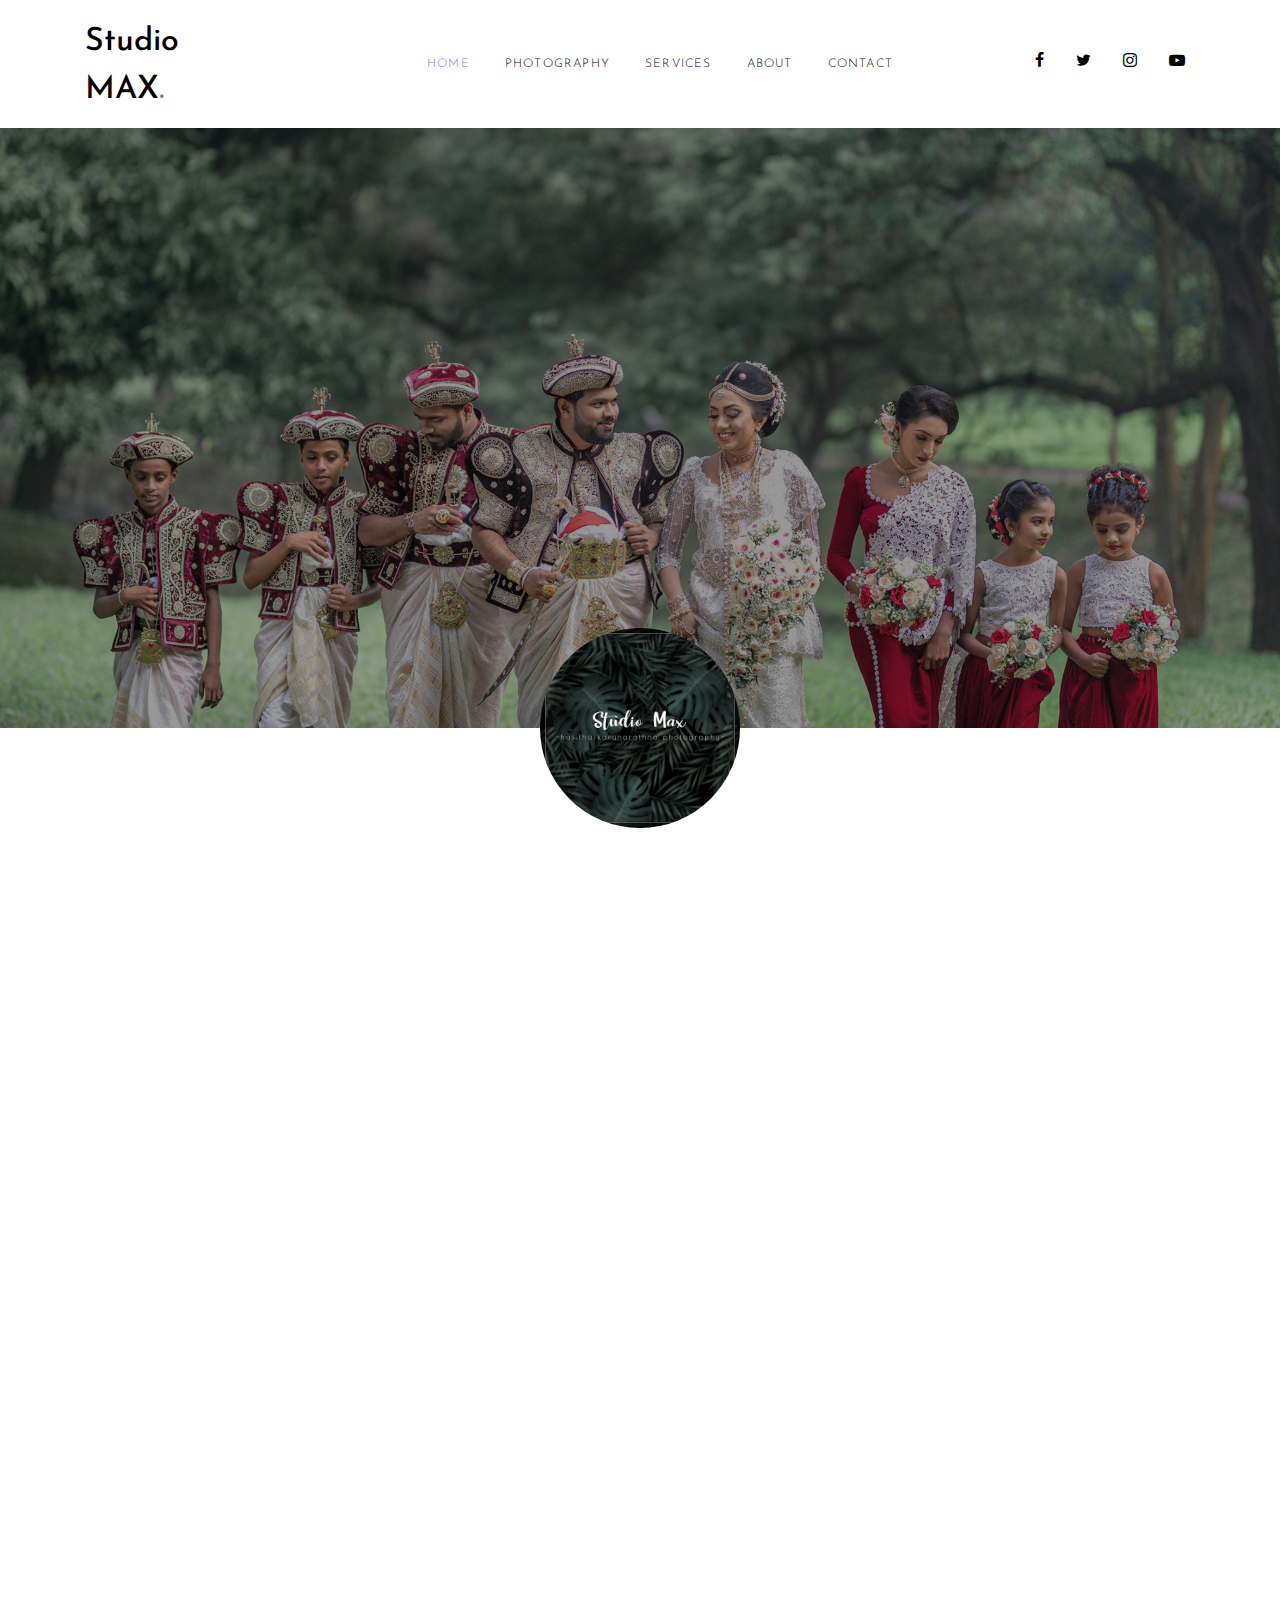
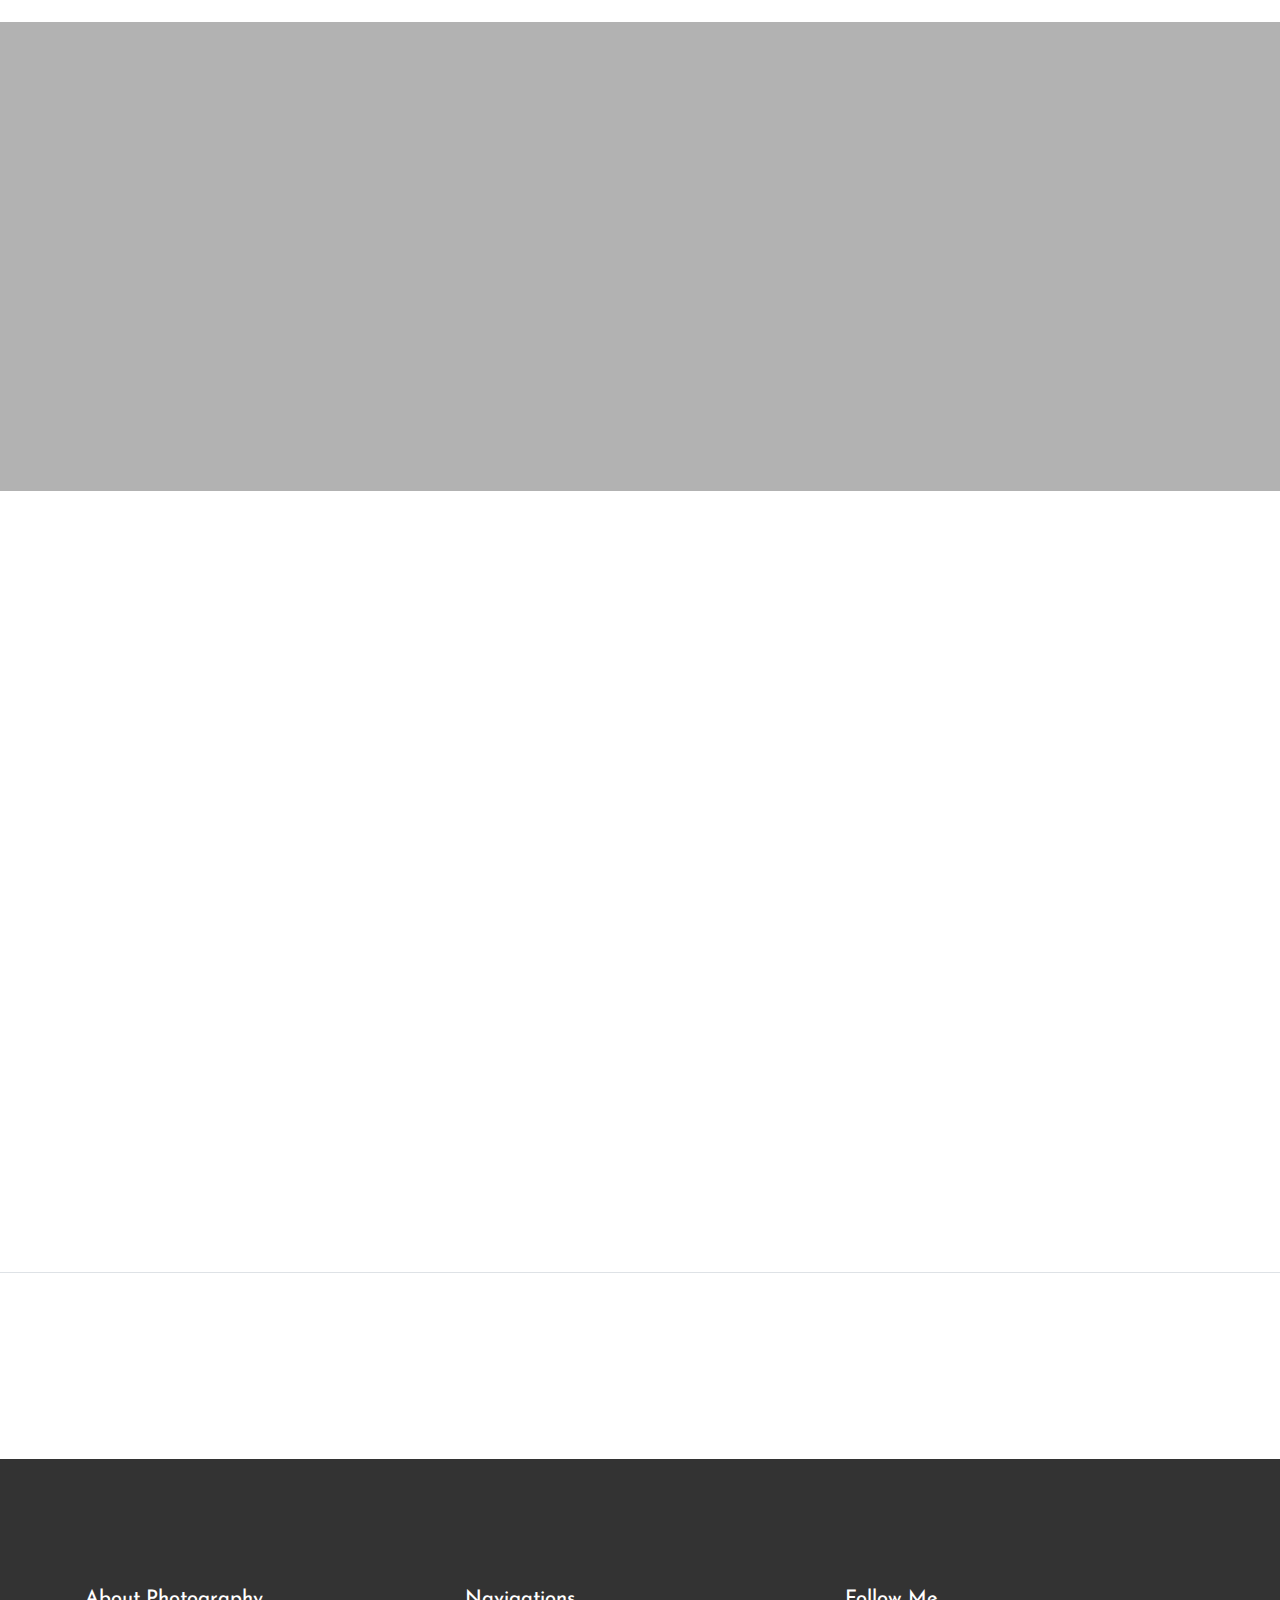
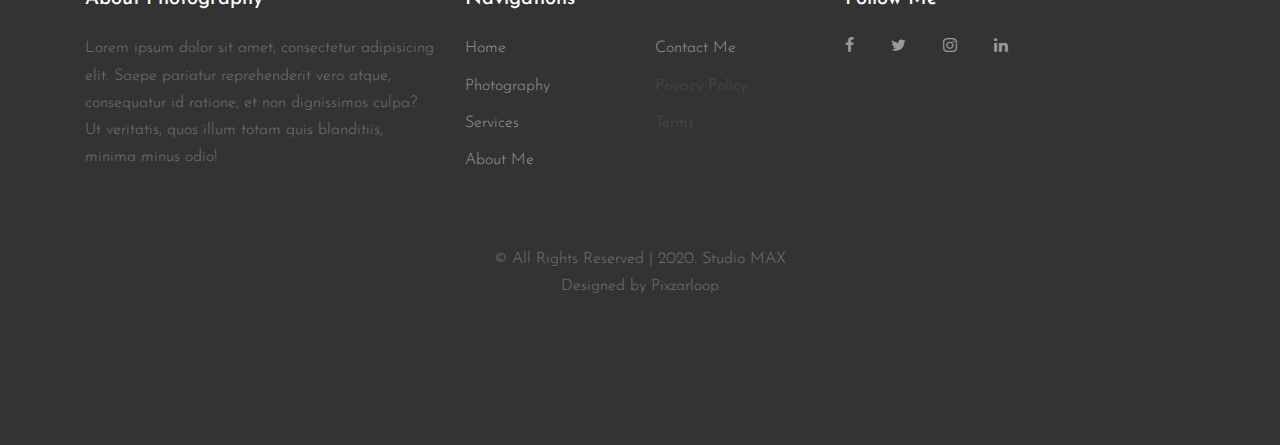
==== index.html @ 2c24433e "Initial devs" ====
<!DOCTYPE html>
<html lang="en">
  <head>
    <title>Studio MAX &mdash; Home</title>
    <meta charset="utf-8">
    <meta name="viewport" content="width=device-width, initial-scale=1, shrink-to-fit=no">

    <link rel="icon" type="img/png" href="/images/Favicon/fav.jpg" sizes="16x16">

    <link href="https://fonts.googleapis.com/css?family=Josefin+Sans:300i,400,700" rel="stylesheet">
    <link rel="stylesheet" href="fonts/icomoon/style.css">

    <link rel="stylesheet" href="css/bootstrap.min.css">
    <link rel="stylesheet" href="css/magnific-popup.css">
    <link rel="stylesheet" href="css/jquery-ui.css">
    <link rel="stylesheet" href="css/owl.carousel.min.css">
    <link rel="stylesheet" href="css/owl.theme.default.min.css">

    <link rel="stylesheet" href="css/lightgallery.min.css">    
    
    <link rel="stylesheet" href="css/bootstrap-datepicker.css">

    <link rel="stylesheet" href="fonts/flaticon/font/flaticon.css">
    
    <link rel="stylesheet" href="css/swiper.css">

    <link rel="stylesheet" href="css/aos.css">

    <link rel="stylesheet" href="css/style.css">
    
  </head>
  <body>
  
  <div class="site-wrap">

    
    <div class="site-mobile-menu">
      <div class="site-mobile-menu-header">
        <div class="site-mobile-menu-close mt-3">
          <span class="icon-close2 js-menu-toggle"></span>
        </div>
      </div>
      <div class="site-mobile-menu-body"></div>
    </div>
    

    <header class="site-navbar py-3" role="banner">
      
      


      <div class="container">
        <div class="row align-items-center">
          
          <div class="col-6 col-xl-2">
            <h1 class="mb-0"><a href="index.html" class="text-black h2 mb-0">Studio MAX<span class="text-primary">.</span></a></h1>
          </div>
          <div class="col-10 col-md-8 d-none d-xl-block">
            <nav class="site-navigation position-relative text-right text-lg-center" role="navigation">

              <ul class="site-menu js-clone-nav mx-auto d-none d-lg-block">
                <li class="active"><a href="#">Home</a></li>
                <li><a href="#photography">Photography</a></li>
                <li><a href="services.html">Services</a></li>
                <li><a href="about.html">About</a></li>
                <li><a href="contact.html">Contact</a></li>
              </ul>
            </nav>
          </div>

          <div class="col-6 col-xl-2 text-right">
            <div class="d-none d-xl-inline-block">
              <ul class="site-menu js-clone-nav ml-auto list-unstyled d-flex text-right mb-0" data-class="social">
                <li>
                  <a href="#" class="pl-0 pr-3"><span class="icon-facebook"></span></a>
                </li>
                <li>
                  <a href="#" class="pl-3 pr-3"><span class="icon-twitter"></span></a>
                </li>
                <li>
                  <a href="#" class="pl-3 pr-3"><span class="icon-instagram"></span></a>
                </li>
                <li>
                  <a href="#" class="pl-3 pr-3"><span class="icon-youtube-play"></span></a>
                </li>
              </ul>
            </div>

            <div class="d-inline-block d-xl-none ml-md-0 mr-auto py-3" style="position: relative; top: 3px;"><a href="#" class="site-menu-toggle js-menu-toggle text-black"><span class="icon-menu h3"></span></a></div>

          </div>

        </div>
      </div>
      
    </header>

    <div class="site-blocks-cover overlay inner-page-cover" style="background-image: url('images/hero_bg_3.jpg');" data-stellar-background-ratio="0.5">
      <div class="container">
        <div class="row align-items-center justify-content-center">
          <div class="col-md-7 text-center" data-aos="fade-up">
            <!-- <h1>Welcome to the Studio MAX</h1> -->
          </div>
        </div>
      </div>
    </div>

    <div class="site-block-profile-pic" data-aos="fade" data-aos-delay="200">
      <a href="about.html"><img src="images/person_7.jpg" alt="Image"></a>
    </div>

    <div class="site-section" data-aos="fade">
      <div class="container">
        <div class="row mb-5">
            <div class="col-12 ">
              <h2 class="site-section-heading text-center">Our Services</h2>
            </div>
          </div>
        <div class="row">
          <div class="col-md-6">
            <div class="site-block-half d-lg-flex">
              <div class="image" style="background-image: url('images/img_1.jpg');"></div>
              <div class="text">
                <h3>Wedding Photography</h3>
                <p>Capturing love, emotion & beauty in its grandest splendor is our favorite. Your Trusted Wedding One-Stop Provider.</p>
              </div>
            </div>
            <div class="site-block-half d-lg-flex">
              <div class="image" style="background-image: url('images/img_3.jpg');"></div>
              <div class="text">
                <h3>Portrait Photography</h3>
                <p>Sunt nesciunt repellat molestias vitae nostrum aliquid laudantium quo voluptatem provident voluptate tenetur illo.</p>
              </div>
            </div>
          </div>
          <div class="col-md-6">
            <div class="site-block-half d-lg-flex">
              <div class="image" style="background-image: url('images/img_2.jpg');"></div>
              <div class="text">
                <h3>Festival Coverage</h3>
                <p>Sunt nesciunt repellat molestias vitae nostrum aliquid laudantium quo voluptatem provident voluptate tenetur illo.</p>
              </div>
            </div>
            <div class="site-block-half d-lg-flex">
              <div class="image" style="background-image: url('images/img_4.jpg');"></div>
              <div class="text">
                <h3>Fashion Photography</h3>
                <p>Fashion photography is always a unique challenge. It's a constantly evolving art which a successful photographer.</p>
              </div>
            </div>
          </div>
        </div>
      </div>
    </div>

    <div class="py-5 site-block-testimonial" style="background-image: url('images/hero_bg_1.jpg');" data-stellar-background-ratio="0.5">
     <div class="container">
       <div class="row block-13 mb-5">
         <div class="col-md-12 text-center" data-aos="fade">
           <div class="nonloop-block-13 owl-carousel">
              <div class="block-testimony">
                <img src="images/person_1.jpg" alt="Image" class="img-fluid">
                <p>&ldquo;Best people, the best talent and the greatest service you could get. Very reliable and friendly. Myself and my wife is so satisfied with the album and the quality of the end product. Highly recommend Fotostation to all.&rdquo;</p>
                <p class="small">&mdash; Eshan Gamage</p>
              </div>
              <div class="block-testimony">
                <img src="images/person_2.jpg" alt="Image" class="img-fluid">
                <p>&ldquo;Very supportive crew.natural clicks and very beautiful photos.thnkz a lot my wedding day photo is a very nice.all people are recommend for u.&rdquo;</p>
                <p class="small">&mdash; Dasindu Alwis</p>
              </div>
              <div class="block-testimony">
                <img src="images/person_3.jpg" alt="Image" class="img-fluid">
                <p>&ldquo;Ravin aiya listened to what we wanted and was extremely helpful suggesting ideas of his own based on his previous experiences of what works well at weddings. We just wanted to say a massive thank you for being our wedding photographer and for our amazing wedding photos.&rdquo;</p>
                <p class="small">&mdash; Nipuni Gunasekara</p>
              </div>
            </div>
         </div>
       </div>
     </div>
   </div>

    <div class="site-section border-bottom">
      <div class="container">
        <div class="row text-center justify-content-center mb-5">
          <div class="col-md-7" data-aos="fade-up">
            <h2 id="photography">My Photography</h2>
          </div>
        </div>

        <div class="row">
          <div class="col-md-6 col-lg-4" data-aos="fade-up" data-aos-delay="100">
            <a class="image-gradient" href="single.html">
              <figure>
                <img src="images/img_1.jpg" alt="" class="img-fluid">
              </figure>
              <div class="text">
                <h3>Sayuri Devapriya <br/> Weds <br/> Sanduna Denawaka</h3>
                <span>5 photos / Wedding</span>
              </div>
            </a>
          </div>
          <div class="col-md-6 col-lg-4" data-aos="fade-up" data-aos-delay="200">
            <a class="image-gradient" href="single.html">
              <figure>
                <img src="images/img_2.jpg" alt="" class="img-fluid">
              </figure>
              <div class="text">
                <h3>Sayuri Devapriya <br/> Weds <br/> Sanduna Denawaka</h3>
                <span>5 photos / Wedding</span>
              </div>
            </a>
          </div>
          <div class="col-md-6 col-lg-4" data-aos="fade-up" data-aos-delay="300">
            <a class="image-gradient" href="single.html">
              <figure>
                <img src="images/img_3.jpg" alt="" class="img-fluid">
              </figure>
              <div class="text">
                <h3>Sayuri Devapriya <br/> Weds <br/> Sanduna Denawaka</h3>
                <span>5 photos / Wedding</span>
              </div>
            </a>
          </div>
          <div class="col-md-6 col-lg-4" data-aos="fade-up" data-aos-delay="400">
            <a class="image-gradient" href="single.html">
              <figure>
                <img src="images/img_4.jpg" alt="" class="img-fluid">
              </figure>
              <div class="text">
                <h3>Sayuri Devapriya <br/> Weds <br/> Sanduna Denawaka</h3>
                <span>5 photos / Wedding</span>
              </div>
            </a>
          </div>
          <div class="col-md-6 col-lg-4" data-aos="fade-up" data-aos-delay="500">
            <a class="image-gradient" href="single.html">
              <figure>
                <img src="images/img_5.jpg" alt="" class="img-fluid">
              </figure>
              <div class="text">
                <h3>Sayuri Devapriya <br/> Weds <br/> Sanduna Denawaka</h3>
                <span>5 photos / Wedding</span>
              </div>
            </a>
          </div>
          <div class="col-md-6 col-lg-4" data-aos="fade-up" data-aos-delay="500">
            <a class="image-gradient" href="single.html">
              <figure>
                <img src="images/img_6.jpg" alt="" class="img-fluid">
              </figure>
              <div class="text">
                <h3>Sayuri Devapriya <br/> Weds <br/> Sanduna Denawaka</h3>
                <span>5 photos / Wedding</span>
              </div>
            </a>
          </div>
        </div>
      </div>
    </div>


   <div class="py-3 mb-5 mt-5">
     <div class="container">
       <div class="row">
         <div class="col-md-12 d-md-flex align-items-center" data-aos="fade">
           <h2 class="text-black mb-5 mb-md-0 text-center text-md-left">Need a photographer?</h2>
           <div class="ml-auto text-center text-md-left">
            <a href="contact.html" class="btn btn-danger py-3 px-5 rounded">Contact Me</a>
           </div>
         </div>
       </div>
     </div>
   </div>


  

  <footer class="site-footer">
      <div class="container">
        <div class="row">
          <div class="col-lg-4">
            <div class="mb-5">
              <h3 class="footer-heading mb-4">About Photography</h3>
              <p>Lorem ipsum dolor sit amet, consectetur adipisicing elit. Saepe pariatur reprehenderit vero atque, consequatur id ratione, et non dignissimos culpa? Ut veritatis, quos illum totam quis blanditiis, minima minus odio!</p>
            </div>
          </div>
          <div class="col-lg-4 mb-5 mb-lg-0">
            <div class="row mb-5">
              <div class="col-md-12">
                <h3 class="footer-heading mb-4">Navigations</h3>
              </div>
              <div class="col-md-6 col-lg-6">
                <ul class="list-unstyled">
                  <li><a href="#">Home</a></li>
                  <li><a href="#photography">Photography</a></li>
                  <li><a href="services.html">Services</a></li>
                  <li><a href="about.html">About Me</a></li>
                </ul>
              </div>
              <div class="col-md-6 col-lg-6">
                <ul class="list-unstyled">
                  <li><a href="contact.html">Contact Me</a></li>
                  <li>Privacy Policy</a></li>
                  <li>Terms</a></li>
                </ul>
              </div>
            </div>


          </div>

          <div class="col-lg-4 mb-5 mb-lg-0">
            <h3 class="footer-heading mb-4">Follow Me</h3>

                <div>
                  <a href="#" class="pl-0 pr-3"><span class="icon-facebook"></span></a>
                  <a href="#" class="pl-3 pr-3"><span class="icon-twitter"></span></a>
                  <a href="#" class="pl-3 pr-3"><span class="icon-instagram"></span></a>
                  <a href="#" class="pl-3 pr-3"><span class="icon-linkedin"></span></a>
                </div>

            

          </div>
          
        </div>
        <div class="row pt-1 mt-1 text-center">
          <div class="col-md-12">
            <p>
            © All Rights Reserved | 2020. Studio MAX <br> Designed by Pixzarloop
            </p>
          </div>
        </div>
      </div>
    </footer>


    
    
  </div>

  <script src="js/jquery-3.3.1.min.js"></script>
  <script src="js/jquery-migrate-3.0.1.min.js"></script>
  <script src="js/jquery-ui.js"></script>
  <script src="js/popper.min.js"></script>
  <script src="js/bootstrap.min.js"></script>
  <script src="js/owl.carousel.min.js"></script>
  <script src="js/jquery.stellar.min.js"></script>
  <script src="js/jquery.countdown.min.js"></script>
  <script src="js/jquery.magnific-popup.min.js"></script>
  <script src="js/bootstrap-datepicker.min.js"></script>
  <script src="js/swiper.min.js"></script>
  <script src="js/aos.js"></script>

  <script src="js/picturefill.min.js"></script>
  <script src="js/lightgallery-all.min.js"></script>
  <script src="js/jquery.mousewheel.min.js"></script>

  <script src="js/main.js"></script>
  
  <script>
    $(document).ready(function(){
      $('#lightgallery').lightGallery();
    });
  </script>
    
  </body>
</html>
---- fonts/icomoon/style.css ----
@font-face {
  font-family: 'icomoon';
  src:  url('fonts/icomoon.eot?10si43');
  src:  url('fonts/icomoon.eot?10si43#iefix') format('embedded-opentype'),
    url('fonts/icomoon.ttf?10si43') format('truetype'),
    url('fonts/icomoon.woff?10si43') format('woff'),
    url('fonts/icomoon.svg?10si43#icomoon') format('svg');
  font-weight: normal;
  font-style: normal;
}

[class^="icon-"], [class*=" icon-"] {
  /* use !important to prevent issues with browser extensions that change fonts */
  font-family: 'icomoon' !important;
  speak: none;
  font-style: normal;
  font-weight: normal;
  font-variant: normal;
  text-transform: none;
  line-height: 1;

  /* Better Font Rendering =========== */
  -webkit-font-smoothing: antialiased;
  -moz-osx-font-smoothing: grayscale;
}

.icon-asterisk:before {
  content: "\f069";
}
.icon-plus:before {
  content: "\f067";
}
.icon-question:before {
  content: "\f128";
}
.icon-minus:before {
  content: "\f068";
}
.icon-glass:before {
  content: "\f000";
}
.icon-music:before {
  content: "\f001";
}
.icon-search:before {
  content: "\f002";
}
.icon-envelope-o:before {
  content: "\f003";
}
.icon-heart:before {
  content: "\f004";
}
.icon-star:before {
  content: "\f005";
}
.icon-star-o:before {
  content: "\f006";
}
.icon-user:before {
  content: "\f007";
}
.icon-film:before {
  content: "\f008";
}
.icon-th-large:before {
  content: "\f009";
}
.icon-th:before {
  content: "\f00a";
}
.icon-th-list:before {
  content: "\f00b";
}
.icon-check:before {
  content: "\f00c";
}
.icon-close:before {
  content: "\f00d";
}
.icon-remove:before {
  content: "\f00d";
}
.icon-times:before {
  content: "\f00d";
}
.icon-search-plus:before {
  content: "\f00e";
}
.icon-search-minus:before {
  content: "\f010";
}
.icon-power-off:before {
  content: "\f011";
}
.icon-signal:before {
  content: "\f012";
}
.icon-cog:before {
  content: "\f013";
}
.icon-gear:before {
  content: "\f013";
}
.icon-trash-o:before {
  content: "\f014";
}
.icon-home:before {
  content: "\f015";
}
.icon-file-o:before {
  content: "\f016";
}
.icon-clock-o:before {
  content: "\f017";
}
.icon-road:before {
  content: "\f018";
}
.icon-download:before {
  content: "\f019";
}
.icon-arrow-circle-o-down:before {
  content: "\f01a";
}
.icon-arrow-circle-o-up:before {
  content: "\f01b";
}
.icon-inbox:before {
  content: "\f01c";
}
.icon-play-circle-o:before {
  content: "\f01d";
}
.icon-repeat:before {
  content: "\f01e";
}
.icon-rotate-right:before {
  content: "\f01e";
}
.icon-refresh:before {
  content: "\f021";
}
.icon-list-alt:before {
  content: "\f022";
}
.icon-lock:before {
  content: "\f023";
}
.icon-flag:before {
  content: "\f024";
}
.icon-headphones:before {
  content: "\f025";
}
.icon-volume-off:before {
  content: "\f026";
}
.icon-volume-down:before {
  content: "\f027";
}
.icon-volume-up:before {
  content: "\f028";
}
.icon-qrcode:before {
  content: "\f029";
}
.icon-barcode:before {
  content: "\f02a";
}
.icon-tag:before {
  content: "\f02b";
}
.icon-tags:before {
  content: "\f02c";
}
.icon-book:before {
  content: "\f02d";
}
.icon-bookmark:before {
  content: "\f02e";
}
.icon-print:before {
  content: "\f02f";
}
.icon-camera:before {
  content: "\f030";
}
.icon-font:before {
  content: "\f031";
}
.icon-bold:before {
  content: "\f032";
}
.icon-italic:before {
  content: "\f033";
}
.icon-text-height:before {
  content: "\f034";
}
.icon-text-width:before {
  content: "\f035";
}
.icon-align-left:before {
  content: "\f036";
}
.icon-align-center:before {
  content: "\f037";
}
.icon-align-right:before {
  content: "\f038";
}
.icon-align-justify:before {
  content: "\f039";
}
.icon-list:before {
  content: "\f03a";
}
.icon-dedent:before {
  content: "\f03b";
}
.icon-outdent:before {
  content: "\f03b";
}
.icon-indent:before {
  content: "\f03c";
}
.icon-video-camera:before {
  content: "\f03d";
}
.icon-image:before {
  content: "\f03e";
}
.icon-photo:before {
  content: "\f03e";
}
.icon-picture-o:before {
  content: "\f03e";
}
.icon-pencil:before {
  content: "\f040";
}
.icon-map-marker:before {
  content: "\f041";
}
.icon-adjust:before {
  content: "\f042";
}
.icon-tint:before {
  content: "\f043";
}
.icon-edit:before {
  content: "\f044";
}
.icon-pencil-square-o:before {
  content: "\f044";
}
.icon-share-square-o:before {
  content: "\f045";
}
.icon-check-square-o:before {
  content: "\f046";
}
.icon-arrows:before {
  content: "\f047";
}
.icon-step-backward:before {
  content: "\f048";
}
.icon-fast-backward:before {
  content: "\f049";
}
.icon-backward:before {
  content: "\f04a";
}
.icon-play:before {
  content: "\f04b";
}
.icon-pause:before {
  content: "\f04c";
}
.icon-stop:before {
  content: "\f04d";
}
.icon-forward:before {
  content: "\f04e";
}
.icon-fast-forward:before {
  content: "\f050";
}
.icon-step-forward:before {
  content: "\f051";
}
.icon-eject:before {
  content: "\f052";
}
.icon-chevron-left:before {
  content: "\f053";
}
.icon-chevron-right:before {
  content: "\f054";
}
.icon-plus-circle:before {
  content: "\f055";
}
.icon-minus-circle:before {
  content: "\f056";
}
.icon-times-circle:before {
  content: "\f057";
}
.icon-check-circle:before {
  content: "\f058";
}
.icon-question-circle:before {
  content: "\f059";
}
.icon-info-circle:before {
  content: "\f05a";
}
.icon-crosshairs:before {
  content: "\f05b";
}
.icon-times-circle-o:before {
  content: "\f05c";
}
.icon-check-circle-o:before {
  content: "\f05d";
}
.icon-ban:before {
  content: "\f05e";
}
.icon-arrow-left:before {
  content: "\f060";
}
.icon-arrow-right:before {
  content: "\f061";
}
.icon-arrow-up:before {
  content: "\f062";
}
.icon-arrow-down:before {
  content: "\f063";
}
.icon-mail-forward:before {
  content: "\f064";
}
.icon-share:before {
  content: "\f064";
}
.icon-expand:before {
  content: "\f065";
}
.icon-compress:before {
  content: "\f066";
}
.icon-exclamation-circle:before {
  content: "\f06a";
}
.icon-gift:before {
  content: "\f06b";
}
.icon-leaf:before {
  content: "\f06c";
}
.icon-fire:before {
  content: "\f06d";
}
.icon-eye:before {
  content: "\f06e";
}
.icon-eye-slash:before {
  content: "\f070";
}
.icon-exclamation-triangle:before {
  content: "\f071";
}
.icon-warning:before {
  content: "\f071";
}
.icon-plane:before {
  content: "\f072";
}
.icon-calendar:before {
  content: "\f073";
}
.icon-random:before {
  content: "\f074";
}
.icon-comment:before {
  content: "\f075";
}
.icon-magnet:before {
  content: "\f076";
}
.icon-chevron-up:before {
  content: "\f077";
}
.icon-chevron-down:before {
  content: "\f078";
}
.icon-retweet:before {
  content: "\f079";
}
.icon-shopping-cart:before {
  content: "\f07a";
}
.icon-folder:before {
  content: "\f07b";
}
.icon-folder-open:before {
  content: "\f07c";
}
.icon-arrows-v:before {
  content: "\f07d";
}
.icon-arrows-h:before {
  content: "\f07e";
}
.icon-bar-chart:before {
  content: "\f080";
}
.icon-bar-chart-o:before {
  content: "\f080";
}
.icon-twitter-square:before {
  content: "\f081";
}
.icon-facebook-square:before {
  content: "\f082";
}
.icon-camera-retro:before {
  content: "\f083";
}
.icon-key:before {
  content: "\f084";
}
.icon-cogs:before {
  content: "\f085";
}
.icon-gears:before {
  content: "\f085";
}
.icon-comments:before {
  content: "\f086";
}
.icon-thumbs-o-up:before {
  content: "\f087";
}
.icon-thumbs-o-down:before {
  content: "\f088";
}
.icon-star-half:before {
  content: "\f089";
}
.icon-heart-o:before {
  content: "\f08a";
}
.icon-sign-out:before {
  content: "\f08b";
}
.icon-linkedin-square:before {
  content: "\f08c";
}
.icon-thumb-tack:before {
  content: "\f08d";
}
.icon-external-link:before {
  content: "\f08e";
}
.icon-sign-in:before {
  content: "\f090";
}
.icon-trophy:before {
  content: "\f091";
}
.icon-github-square:before {
  content: "\f092";
}
.icon-upload:before {
  content: "\f093";
}
.icon-lemon-o:before {
  content: "\f094";
}
.icon-phone:before {
  content: "\f095";
}
.icon-square-o:before {
  content: "\f096";
}
.icon-bookmark-o:before {
  content: "\f097";
}
.icon-phone-square:before {
  content: "\f098";
}
.icon-twitter:before {
  content: "\f099";
}
.icon-facebook:before {
  content: "\f09a";
}
.icon-facebook-f:before {
  content: "\f09a";
}
.icon-github:before {
  content: "\f09b";
}
.icon-unlock:before {
  content: "\f09c";
}
.icon-credit-card:before {
  content: "\f09d";
}
.icon-feed:before {
  content: "\f09e";
}
.icon-rss:before {
  content: "\f09e";
}
.icon-hdd-o:before {
  content: "\f0a0";
}
.icon-bullhorn:before {
  content: "\f0a1";
}
.icon-bell-o:before {
  content: "\f0a2";
}
.icon-certificate:before {
  content: "\f0a3";
}
.icon-hand-o-right:before {
  content: "\f0a4";
}
.icon-hand-o-left:before {
  content: "\f0a5";
}
.icon-hand-o-up:before {
  content: "\f0a6";
}
.icon-hand-o-down:before {
  content: "\f0a7";
}
.icon-arrow-circle-left:before {
  content: "\f0a8";
}
.icon-arrow-circle-right:before {
  content: "\f0a9";
}
.icon-arrow-circle-up:before {
  content: "\f0aa";
}
.icon-arrow-circle-down:before {
  content: "\f0ab";
}
.icon-globe:before {
  content: "\f0ac";
}
.icon-wrench:before {
  content: "\f0ad";
}
.icon-tasks:before {
  content: "\f0ae";
}
.icon-filter:before {
  content: "\f0b0";
}
.icon-briefcase:before {
  content: "\f0b1";
}
.icon-arrows-alt:before {
  content: "\f0b2";
}
.icon-group:before {
  content: "\f0c0";
}
.icon-users:before {
  content: "\f0c0";
}
.icon-chain:before {
  content: "\f0c1";
}
.icon-link:before {
  content: "\f0c1";
}
.icon-cloud:before {
  content: "\f0c2";
}
.icon-flask:before {
  content: "\f0c3";
}
.icon-cut:before {
  content: "\f0c4";
}
.icon-scissors:before {
  content: "\f0c4";
}
.icon-copy:before {
  content: "\f0c5";
}
.icon-files-o:before {
  content: "\f0c5";
}
.icon-paperclip:before {
  content: "\f0c6";
}
.icon-floppy-o:before {
  content: "\f0c7";
}
.icon-save:before {
  content: "\f0c7";
}
.icon-square:before {
  content: "\f0c8";
}
.icon-bars:before {
  content: "\f0c9";
}
.icon-navicon:before {
  content: "\f0c9";
}
.icon-reorder:before {
  content: "\f0c9";
}
.icon-list-ul:before {
  content: "\f0ca";
}
.icon-list-ol:before {
  content: "\f0cb";
}
.icon-strikethrough:before {
  content: "\f0cc";
}
.icon-underline:before {
  content: "\f0cd";
}
.icon-table:before {
  content: "\f0ce";
}
.icon-magic:before {
  content: "\f0d0";
}
.icon-truck:before {
  content: "\f0d1";
}
.icon-pinterest:before {
  content: "\f0d2";
}
.icon-pinterest-square:before {
  content: "\f0d3";
}
.icon-google-plus-square:before {
  content: "\f0d4";
}
.icon-google-plus:before {
  content: "\f0d5";
}
.icon-money:before {
  content: "\f0d6";
}
.icon-caret-down:before {
  content: "\f0d7";
}
.icon-caret-up:before {
  content: "\f0d8";
}
.icon-caret-left:before {
  content: "\f0d9";
}
.icon-caret-right:before {
  content: "\f0da";
}
.icon-columns:before {
  content: "\f0db";
}
.icon-sort:before {
  content: "\f0dc";
}
.icon-unsorted:before {
  content: "\f0dc";
}
.icon-sort-desc:before {
  content: "\f0dd";
}
.icon-sort-down:before {
  content: "\f0dd";
}
.icon-sort-asc:before {
  content: "\f0de";
}
.icon-sort-up:before {
  content: "\f0de";
}
.icon-envelope:before {
  content: "\f0e0";
}
.icon-linkedin:before {
  content: "\f0e1";
}
.icon-rotate-left:before {
  content: "\f0e2";
}
.icon-undo:before {
  content: "\f0e2";
}
.icon-gavel:before {
  content: "\f0e3";
}
.icon-legal:before {
  content: "\f0e3";
}
.icon-dashboard:before {
  content: "\f0e4";
}
.icon-tachometer:before {
  content: "\f0e4";
}
.icon-comment-o:before {
  content: "\f0e5";
}
.icon-comments-o:before {
  content: "\f0e6";
}
.icon-bolt:before {
  content: "\f0e7";
}
.icon-flash:before {
  content: "\f0e7";
}
.icon-sitemap:before {
  content: "\f0e8";
}
.icon-umbrella:before {
  content: "\f0e9";
}
.icon-clipboard:before {
  content: "\f0ea";
}
.icon-paste:before {
  content: "\f0ea";
}
.icon-lightbulb-o:before {
  content: "\f0eb";
}
.icon-exchange:before {
  content: "\f0ec";
}
.icon-cloud-download:before {
  content: "\f0ed";
}
.icon-cloud-upload:before {
  content: "\f0ee";
}
.icon-user-md:before {
  content: "\f0f0";
}
.icon-stethoscope:before {
  content: "\f0f1";
}
.icon-suitcase:before {
  content: "\f0f2";
}
.icon-bell:before {
  content: "\f0f3";
}
.icon-coffee:before {
  content: "\f0f4";
}
.icon-cutlery:before {
  content: "\f0f5";
}
.icon-file-text-o:before {
  content: "\f0f6";
}
.icon-building-o:before {
  content: "\f0f7";
}
.icon-hospital-o:before {
  content: "\f0f8";
}
.icon-ambulance:before {
  content: "\f0f9";
}
.icon-medkit:before {
  content: "\f0fa";
}
.icon-fighter-jet:before {
  content: "\f0fb";
}
.icon-beer:before {
  content: "\f0fc";
}
.icon-h-square:before {
  content: "\f0fd";
}
.icon-plus-square:before {
  content: "\f0fe";
}
.icon-angle-double-left:before {
  content: "\f100";
}
.icon-angle-double-right:before {
  content: "\f101";
}
.icon-angle-double-up:before {
  content: "\f102";
}
.icon-angle-double-down:before {
  content: "\f103";
}
.icon-angle-left:before {
  content: "\f104";
}
.icon-angle-right:before {
  content: "\f105";
}
.icon-angle-up:before {
  content: "\f106";
}
.icon-angle-down:before {
  content: "\f107";
}
.icon-desktop:before {
  content: "\f108";
}
.icon-laptop:before {
  content: "\f109";
}
.icon-tablet:before {
  content: "\f10a";
}
.icon-mobile:before {
  content: "\f10b";
}
.icon-mobile-phone:before {
  content: "\f10b";
}
.icon-circle-o:before {
  content: "\f10c";
}
.icon-quote-left:before {
  content: "\f10d";
}
.icon-quote-right:before {
  content: "\f10e";
}
.icon-spinner:before {
  content: "\f110";
}
.icon-circle:before {
  content: "\f111";
}
.icon-mail-reply:before {
  content: "\f112";
}
.icon-reply:before {
  content: "\f112";
}
.icon-github-alt:before {
  content: "\f113";
}
.icon-folder-o:before {
  content: "\f114";
}
.icon-folder-open-o:before {
  content: "\f115";
}
.icon-smile-o:before {
  content: "\f118";
}
.icon-frown-o:before {
  content: "\f119";
}
.icon-meh-o:before {
  content: "\f11a";
}
.icon-gamepad:before {
  content: "\f11b";
}
.icon-keyboard-o:before {
  content: "\f11c";
}
.icon-flag-o:before {
  content: "\f11d";
}
.icon-flag-checkered:before {
  content: "\f11e";
}
.icon-terminal:before {
  content: "\f120";
}
.icon-code:before {
  content: "\f121";
}
.icon-mail-reply-all:before {
  content: "\f122";
}
.icon-reply-all:before {
  content: "\f122";
}
.icon-star-half-empty:before {
  content: "\f123";
}
.icon-star-half-full:before {
  content: "\f123";
}
.icon-star-half-o:before {
  content: "\f123";
}
.icon-location-arrow:before {
  content: "\f124";
}
.icon-crop:before {
  content: "\f125";
}
.icon-code-fork:before {
  content: "\f126";
}
.icon-chain-broken:before {
  content: "\f127";
}
.icon-unlink:before {
  content: "\f127";
}
.icon-info:before {
  content: "\f129";
}
.icon-exclamation:before {
  content: "\f12a";
}
.icon-superscript:before {
  content: "\f12b";
}
.icon-subscript:before {
  content: "\f12c";
}
.icon-eraser:before {
  content: "\f12d";
}
.icon-puzzle-piece:before {
  content: "\f12e";
}
.icon-microphone:before {
  content: "\f130";
}
.icon-microphone-slash:before {
  content: "\f131";
}
.icon-shield:before {
  content: "\f132";
}
.icon-calendar-o:before {
  content: "\f133";
}
.icon-fire-extinguisher:before {
  content: "\f134";
}
.icon-rocket:before {
  content: "\f135";
}
.icon-maxcdn:before {
  content: "\f136";
}
.icon-chevron-circle-left:before {
  content: "\f137";
}
.icon-chevron-circle-right:before {
  content: "\f138";
}
.icon-chevron-circle-up:before {
  content: "\f139";
}
.icon-chevron-circle-down:before {
  content: "\f13a";
}
.icon-html5:before {
  content: "\f13b";
}
.icon-css3:before {
  content: "\f13c";
}
.icon-anchor:before {
  content: "\f13d";
}
.icon-unlock-alt:before {
  content: "\f13e";
}
.icon-bullseye:before {
  content: "\f140";
}
.icon-ellipsis-h:before {
  content: "\f141";
}
.icon-ellipsis-v:before {
  content: "\f142";
}
.icon-rss-square:before {
  content: "\f143";
}
.icon-play-circle:before {
  content: "\f144";
}
.icon-ticket:before {
  content: "\f145";
}
.icon-minus-square:before {
  content: "\f146";
}
.icon-minus-square-o:before {
  content: "\f147";
}
.icon-level-up:before {
  content: "\f148";
}
.icon-level-down:before {
  content: "\f149";
}
.icon-check-square:before {
  content: "\f14a";
}
.icon-pencil-square:before {
  content: "\f14b";
}
.icon-external-link-square:before {
  content: "\f14c";
}
.icon-share-square:before {
  content: "\f14d";
}
.icon-compass:before {
  content: "\f14e";
}
.icon-caret-square-o-down:before {
  content: "\f150";
}
.icon-toggle-down:before {
  content: "\f150";
}
.icon-caret-square-o-up:before {
  content: "\f151";
}
.icon-toggle-up:before {
  content: "\f151";
}
.icon-caret-square-o-right:before {
  content: "\f152";
}
.icon-toggle-right:before {
  content: "\f152";
}
.icon-eur:before {
  content: "\f153";
}
.icon-euro:before {
  content: "\f153";
}
.icon-gbp:before {
  content: "\f154";
}
.icon-dollar:before {
  content: "\f155";
}
.icon-usd:before {
  content: "\f155";
}
.icon-inr:before {
  content: "\f156";
}
.icon-rupee:before {
  content: "\f156";
}
.icon-cny:before {
  content: "\f157";
}
.icon-jpy:before {
  content: "\f157";
}
.icon-rmb:before {
  content: "\f157";
}
.icon-yen:before {
  content: "\f157";
}
.icon-rouble:before {
  content: "\f158";
}
.icon-rub:before {
  content: "\f158";
}
.icon-ruble:before {
  content: "\f158";
}
.icon-krw:before {
  content: "\f159";
}
.icon-won:before {
  content: "\f159";
}
.icon-bitcoin:before {
  content: "\f15a";
}
.icon-btc:before {
  content: "\f15a";
}
.icon-file:before {
  content: "\f15b";
}
.icon-file-text:before {
  content: "\f15c";
}
.icon-sort-alpha-asc:before {
  content: "\f15d";
}
.icon-sort-alpha-desc:before {
  content: "\f15e";
}
.icon-sort-amount-asc:before {
  content: "\f160";
}
.icon-sort-amount-desc:before {
  content: "\f161";
}
.icon-sort-numeric-asc:before {
  content: "\f162";
}
.icon-sort-numeric-desc:before {
  content: "\f163";
}
.icon-thumbs-up:before {
  content: "\f164";
}
.icon-thumbs-down:before {
  content: "\f165";
}
.icon-youtube-square:before {
  content: "\f166";
}
.icon-youtube:before {
  content: "\f167";
}
.icon-xing:before {
  content: "\f168";
}
.icon-xing-square:before {
  content: "\f169";
}
.icon-youtube-play:before {
  content: "\f16a";
}
.icon-dropbox:before {
  content: "\f16b";
}
.icon-stack-overflow:before {
  content: "\f16c";
}
.icon-instagram:before {
  content: "\f16d";
}
.icon-flickr:before {
  content: "\f16e";
}
.icon-adn:before {
  content: "\f170";
}
.icon-bitbucket:before {
  content: "\f171";
}
.icon-bitbucket-square:before {
  content: "\f172";
}
.icon-tumblr:before {
  content: "\f173";
}
.icon-tumblr-square:before {
  content: "\f174";
}
.icon-long-arrow-down:before {
  content: "\f175";
}
.icon-long-arrow-up:before {
  content: "\f176";
}
.icon-long-arrow-left:before {
  content: "\f177";
}
.icon-long-arrow-right:before {
  content: "\f178";
}
.icon-apple:before {
  content: "\f179";
}
.icon-windows:before {
  content: "\f17a";
}
.icon-android:before {
  content: "\f17b";
}
.icon-linux:before {
  content: "\f17c";
}
.icon-dribbble:before {
  content: "\f17d";
}
.icon-skype:before {
  content: "\f17e";
}
.icon-foursquare:before {
  content: "\f180";
}
.icon-trello:before {
  content: "\f181";
}
.icon-female:before {
  content: "\f182";
}
.icon-male:before {
  content: "\f183";
}
.icon-gittip:before {
  content: "\f184";
}
.icon-gratipay:before {
  content: "\f184";
}
.icon-sun-o:before {
  content: "\f185";
}
.icon-moon-o:before {
  content: "\f186";
}
.icon-archive:before {
  content: "\f187";
}
.icon-bug:before {
  content: "\f188";
}
.icon-vk:before {
  content: "\f189";
}
.icon-weibo:before {
  content: "\f18a";
}
.icon-renren:before {
  content: "\f18b";
}
.icon-pagelines:before {
  content: "\f18c";
}
.icon-stack-exchange:before {
  content: "\f18d";
}
.icon-arrow-circle-o-right:before {
  content: "\f18e";
}
.icon-arrow-circle-o-left:before {
  content: "\f190";
}
.icon-caret-square-o-left:before {
  content: "\f191";
}
.icon-toggle-left:before {
  content: "\f191";
}
.icon-dot-circle-o:before {
  content: "\f192";
}
.icon-wheelchair:before {
  content: "\f193";
}
.icon-vimeo-square:before {
  content: "\f194";
}
.icon-try:before {
  content: "\f195";
}
.icon-turkish-lira:before {
  content: "\f195";
}
.icon-plus-square-o:before {
  content: "\f196";
}
.icon-space-shuttle:before {
  content: "\f197";
}
.icon-slack:before {
  content: "\f198";
}
.icon-envelope-square:before {
  content: "\f199";
}
.icon-wordpress:before {
  content: "\f19a";
}
.icon-openid:before {
  content: "\f19b";
}
.icon-bank:before {
  content: "\f19c";
}
.icon-institution:before {
  content: "\f19c";
}
.icon-university:before {
  content: "\f19c";
}
.icon-graduation-cap:before {
  content: "\f19d";
}
.icon-mortar-board:before {
  content: "\f19d";
}
.icon-yahoo:before {
  content: "\f19e";
}
.icon-google:before {
  content: "\f1a0";
}
.icon-reddit:before {
  content: "\f1a1";
}
.icon-reddit-square:before {
  content: "\f1a2";
}
.icon-stumbleupon-circle:before {
  content: "\f1a3";
}
.icon-stumbleupon:before {
  content: "\f1a4";
}
.icon-delicious:before {
  content: "\f1a5";
}
.icon-digg:before {
  content: "\f1a6";
}
.icon-pied-piper-pp:before {
  content: "\f1a7";
}
.icon-pied-piper-alt:before {
  content: "\f1a8";
}
.icon-drupal:before {
  content: "\f1a9";
}
.icon-joomla:before {
  content: "\f1aa";
}
.icon-language:before {
  content: "\f1ab";
}
.icon-fax:before {
  content: "\f1ac";
}
.icon-building:before {
  content: "\f1ad";
}
.icon-child:before {
  content: "\f1ae";
}
.icon-paw:before {
  content: "\f1b0";
}
.icon-spoon:before {
  content: "\f1b1";
}
.icon-cube:before {
  content: "\f1b2";
}
.icon-cubes:before {
  content: "\f1b3";
}
.icon-behance:before {
  content: "\f1b4";
}
.icon-behance-square:before {
  content: "\f1b5";
}
.icon-steam:before {
  content: "\f1b6";
}
.icon-steam-square:before {
  content: "\f1b7";
}
.icon-recycle:before {
  content: "\f1b8";
}
.icon-automobile:before {
  content: "\f1b9";
}
.icon-car:before {
  content: "\f1b9";
}
.icon-cab:before {
  content: "\f1ba";
}
.icon-taxi:before {
  content: "\f1ba";
}
.icon-tree:before {
  content: "\f1bb";
}
.icon-spotify:before {
  content: "\f1bc";
}
.icon-deviantart:before {
  content: "\f1bd";
}
.icon-soundcloud:before {
  content: "\f1be";
}
.icon-database:before {
  content: "\f1c0";
}
.icon-file-pdf-o:before {
  content: "\f1c1";
}
.icon-file-word-o:before {
  content: "\f1c2";
}
.icon-file-excel-o:before {
  content: "\f1c3";
}
.icon-file-powerpoint-o:before {
  content: "\f1c4";
}
.icon-file-image-o:before {
  content: "\f1c5";
}
.icon-file-photo-o:before {
  content: "\f1c5";
}
.icon-file-picture-o:before {
  content: "\f1c5";
}
.icon-file-archive-o:before {
  content: "\f1c6";
}
.icon-file-zip-o:before {
  content: "\f1c6";
}
.icon-file-audio-o:before {
  content: "\f1c7";
}
.icon-file-sound-o:before {
  content: "\f1c7";
}
.icon-file-movie-o:before {
  content: "\f1c8";
}
.icon-file-video-o:before {
  content: "\f1c8";
}
.icon-file-code-o:before {
  content: "\f1c9";
}
.icon-vine:before {
  content: "\f1ca";
}
.icon-codepen:before {
  content: "\f1cb";
}
.icon-jsfiddle:before {
  content: "\f1cc";
}
.icon-life-bouy:before {
  content: "\f1cd";
}
.icon-life-buoy:before {
  content: "\f1cd";
}
.icon-life-ring:before {
  content: "\f1cd";
}
.icon-life-saver:before {
  content: "\f1cd";
}
.icon-support:before {
  content: "\f1cd";
}
.icon-circle-o-notch:before {
  content: "\f1ce";
}
.icon-ra:before {
  content: "\f1d0";
}
.icon-rebel:before {
  content: "\f1d0";
}
.icon-resistance:before {
  content: "\f1d0";
}
.icon-empire:before {
  content: "\f1d1";
}
.icon-ge:before {
  content: "\f1d1";
}
.icon-git-square:before {
  content: "\f1d2";
}
.icon-git:before {
  content: "\f1d3";
}
.icon-hacker-news:before {
  content: "\f1d4";
}
.icon-y-combinator-square:before {
  content: "\f1d4";
}
.icon-yc-square:before {
  content: "\f1d4";
}
.icon-tencent-weibo:before {
  content: "\f1d5";
}
.icon-qq:before {
  content: "\f1d6";
}
.icon-wechat:before {
  content: "\f1d7";
}
.icon-weixin:before {
  content: "\f1d7";
}
.icon-paper-plane:before {
  content: "\f1d8";
}
.icon-send:before {
  content: "\f1d8";
}
.icon-paper-plane-o:before {
  content: "\f1d9";
}
.icon-send-o:before {
  content: "\f1d9";
}
.icon-history:before {
  content: "\f1da";
}
.icon-circle-thin:before {
  content: "\f1db";
}
.icon-header:before {
  content: "\f1dc";
}
.icon-paragraph:before {
  content: "\f1dd";
}
.icon-sliders:before {
  content: "\f1de";
}
.icon-share-alt:before {
  content: "\f1e0";
}
.icon-share-alt-square:before {
  content: "\f1e1";
}
.icon-bomb:before {
  content: "\f1e2";
}
.icon-futbol-o:before {
  content: "\f1e3";
}
.icon-soccer-ball-o:before {
  content: "\f1e3";
}
.icon-tty:before {
  content: "\f1e4";
}
.icon-binoculars:before {
  content: "\f1e5";
}
.icon-plug:before {
  content: "\f1e6";
}
.icon-slideshare:before {
  content: "\f1e7";
}
.icon-twitch:before {
  content: "\f1e8";
}
.icon-yelp:before {
  content: "\f1e9";
}
.icon-newspaper-o:before {
  content: "\f1ea";
}
.icon-wifi:before {
  content: "\f1eb";
}
.icon-calculator:before {
  content: "\f1ec";
}
.icon-paypal:before {
  content: "\f1ed";
}
.icon-google-wallet:before {
  content: "\f1ee";
}
.icon-cc-visa:before {
  content: "\f1f0";
}
.icon-cc-mastercard:before {
  content: "\f1f1";
}
.icon-cc-discover:before {
  content: "\f1f2";
}
.icon-cc-amex:before {
  content: "\f1f3";
}
.icon-cc-paypal:before {
  content: "\f1f4";
}
.icon-cc-stripe:before {
  content: "\f1f5";
}
.icon-bell-slash:before {
  content: "\f1f6";
}
.icon-bell-slash-o:before {
  content: "\f1f7";
}
.icon-trash:before {
  content: "\f1f8";
}
.icon-copyright:before {
  content: "\f1f9";
}
.icon-at:before {
  content: "\f1fa";
}
.icon-eyedropper:before {
  content: "\f1fb";
}
.icon-paint-brush:before {
  content: "\f1fc";
}
.icon-birthday-cake:before {
  content: "\f1fd";
}
.icon-area-chart:before {
  content: "\f1fe";
}
.icon-pie-chart:before {
  content: "\f200";
}
.icon-line-chart:before {
  content: "\f201";
}
.icon-lastfm:before {
  content: "\f202";
}
.icon-lastfm-square:before {
  content: "\f203";
}
.icon-toggle-off:before {
  content: "\f204";
}
.icon-toggle-on:before {
  content: "\f205";
}
.icon-bicycle:before {
  content: "\f206";
}
.icon-bus:before {
  content: "\f207";
}
.icon-ioxhost:before {
  content: "\f208";
}
.icon-angellist:before {
  content: "\f209";
}
.icon-cc:before {
  content: "\f20a";
}
.icon-ils:before {
  content: "\f20b";
}
.icon-shekel:before {
  content: "\f20b";
}
.icon-sheqel:before {
  content: "\f20b";
}
.icon-meanpath:before {
  content: "\f20c";
}
.icon-buysellads:before {
  content: "\f20d";
}
.icon-connectdevelop:before {
  content: "\f20e";
}
.icon-dashcube:before {
  content: "\f210";
}
.icon-forumbee:before {
  content: "\f211";
}
.icon-leanpub:before {
  content: "\f212";
}
.icon-sellsy:before {
  content: "\f213";
}
.icon-shirtsinbulk:before {
  content: "\f214";
}
.icon-simplybuilt:before {
  content: "\f215";
}
.icon-skyatlas:before {
  content: "\f216";
}
.icon-cart-plus:before {
  content: "\f217";
}
.icon-cart-arrow-down:before {
  content: "\f218";
}
.icon-diamond:before {
  content: "\f219";
}
.icon-ship:before {
  content: "\f21a";
}
.icon-user-secret:before {
  content: "\f21b";
}
.icon-motorcycle:before {
  content: "\f21c";
}
.icon-street-view:before {
  content: "\f21d";
}
.icon-heartbeat:before {
  content: "\f21e";
}
.icon-venus:before {
  content: "\f221";
}
.icon-mars:before {
  content: "\f222";
}
.icon-mercury:before {
  content: "\f223";
}
.icon-intersex:before {
  content: "\f224";
}
.icon-transgender:before {
  content: "\f224";
}
.icon-transgender-alt:before {
  content: "\f225";
}
.icon-venus-double:before {
  content: "\f226";
}
.icon-mars-double:before {
  content: "\f227";
}
.icon-venus-mars:before {
  content: "\f228";
}
.icon-mars-stroke:before {
  content: "\f229";
}
.icon-mars-stroke-v:before {
  content: "\f22a";
}
.icon-mars-stroke-h:before {
  content: "\f22b";
}
.icon-neuter:before {
  content: "\f22c";
}
.icon-genderless:before {
  content: "\f22d";
}
.icon-facebook-official:before {
  content: "\f230";
}
.icon-pinterest-p:before {
  content: "\f231";
}
.icon-whatsapp:before {
  content: "\f232";
}
.icon-server:before {
  content: "\f233";
}
.icon-user-plus:before {
  content: "\f234";
}
.icon-user-times:before {
  content: "\f235";
}
.icon-bed:before {
  content: "\f236";
}
.icon-hotel:before {
  content: "\f236";
}
.icon-viacoin:before {
  content: "\f237";
}
.icon-train:before {
  content: "\f238";
}
.icon-subway:before {
  content: "\f239";
}
.icon-medium:before {
  content: "\f23a";
}
.icon-y-combinator:before {
  content: "\f23b";
}
.icon-yc:before {
  content: "\f23b";
}
.icon-optin-monster:before {
  content: "\f23c";
}
.icon-opencart:before {
  content: "\f23d";
}
.icon-expeditedssl:before {
  content: "\f23e";
}
.icon-battery:before {
  content: "\f240";
}
.icon-battery-4:before {
  content: "\f240";
}
.icon-battery-full:before {
  content: "\f240";
}
.icon-battery-3:before {
  content: "\f241";
}
.icon-battery-three-quarters:before {
  content: "\f241";
}
.icon-battery-2:before {
  content: "\f242";
}
.icon-battery-half:before {
  content: "\f242";
}
.icon-battery-1:before {
  content: "\f243";
}
.icon-battery-quarter:before {
  content: "\f243";
}
.icon-battery-0:before {
  content: "\f244";
}
.icon-battery-empty:before {
  content: "\f244";
}
.icon-mouse-pointer:before {
  content: "\f245";
}
.icon-i-cursor:before {
  content: "\f246";
}
.icon-object-group:before {
  content: "\f247";
}
.icon-object-ungroup:before {
  content: "\f248";
}
.icon-sticky-note:before {
  content: "\f249";
}
.icon-sticky-note-o:before {
  content: "\f24a";
}
.icon-cc-jcb:before {
  content: "\f24b";
}
.icon-cc-diners-club:before {
  content: "\f24c";
}
.icon-clone:before {
  content: "\f24d";
}
.icon-balance-scale:before {
  content: "\f24e";
}
.icon-hourglass-o:before {
  content: "\f250";
}
.icon-hourglass-1:before {
  content: "\f251";
}
.icon-hourglass-start:before {
  content: "\f251";
}
.icon-hourglass-2:before {
  content: "\f252";
}
.icon-hourglass-half:before {
  content: "\f252";
}
.icon-hourglass-3:before {
  content: "\f253";
}
.icon-hourglass-end:before {
  content: "\f253";
}
.icon-hourglass:before {
  content: "\f254";
}
.icon-hand-grab-o:before {
  content: "\f255";
}
.icon-hand-rock-o:before {
  content: "\f255";
}
.icon-hand-paper-o:before {
  content: "\f256";
}
.icon-hand-stop-o:before {
  content: "\f256";
}
.icon-hand-scissors-o:before {
  content: "\f257";
}
.icon-hand-lizard-o:before {
  content: "\f258";
}
.icon-hand-spock-o:before {
  content: "\f259";
}
.icon-hand-pointer-o:before {
  content: "\f25a";
}
.icon-hand-peace-o:before {
  content: "\f25b";
}
.icon-trademark:before {
  content: "\f25c";
}
.icon-registered:before {
  content: "\f25d";
}
.icon-creative-commons:before {
  content: "\f25e";
}
.icon-gg:before {
  content: "\f260";
}
.icon-gg-circle:before {
  content: "\f261";
}
.icon-tripadvisor:before {
  content: "\f262";
}
.icon-odnoklassniki:before {
  content: "\f263";
}
.icon-odnoklassniki-square:before {
  content: "\f264";
}
.icon-get-pocket:before {
  content: "\f265";
}
.icon-wikipedia-w:before {
  content: "\f266";
}
.icon-safari:before {
  content: "\f267";
}
.icon-chrome:before {
  content: "\f268";
}
.icon-firefox:before {
  content: "\f269";
}
.icon-opera:before {
  content: "\f26a";
}
.icon-internet-explorer:before {
  content: "\f26b";
}
.icon-television:before {
  content: "\f26c";
}
.icon-tv:before {
  content: "\f26c";
}
.icon-contao:before {
  content: "\f26d";
}
.icon-500px:before {
  content: "\f26e";
}
.icon-amazon:before {
  content: "\f270";
}
.icon-calendar-plus-o:before {
  content: "\f271";
}
.icon-calendar-minus-o:before {
  content: "\f272";
}
.icon-calendar-times-o:before {
  content: "\f273";
}
.icon-calendar-check-o:before {
  content: "\f274";
}
.icon-industry:before {
  content: "\f275";
}
.icon-map-pin:before {
  content: "\f276";
}
.icon-map-signs:before {
  content: "\f277";
}
.icon-map-o:before {
  content: "\f278";
}
.icon-map:before {
  content: "\f279";
}
.icon-commenting:before {
  content: "\f27a";
}
.icon-commenting-o:before {
  content: "\f27b";
}
.icon-houzz:before {
  content: "\f27c";
}
.icon-vimeo:before {
  content: "\f27d";
}
.icon-black-tie:before {
  content: "\f27e";
}
.icon-fonticons:before {
  content: "\f280";
}
.icon-reddit-alien:before {
  content: "\f281";
}
.icon-edge:before {
  content: "\f282";
}
.icon-credit-card-alt:before {
  content: "\f283";
}
.icon-codiepie:before {
  content: "\f284";
}
.icon-modx:before {
  content: "\f285";
}
.icon-fort-awesome:before {
  content: "\f286";
}
.icon-usb:before {
  content: "\f287";
}
.icon-product-hunt:before {
  content: "\f288";
}
.icon-mixcloud:before {
  content: "\f289";
}
.icon-scribd:before {
  content: "\f28a";
}
.icon-pause-circle:before {
  content: "\f28b";
}
.icon-pause-circle-o:before {
  content: "\f28c";
}
.icon-stop-circle:before {
  content: "\f28d";
}
.icon-stop-circle-o:before {
  content: "\f28e";
}
.icon-shopping-bag:before {
  content: "\f290";
}
.icon-shopping-basket:before {
  content: "\f291";
}
.icon-hashtag:before {
  content: "\f292";
}
.icon-bluetooth:before {
  content: "\f293";
}
.icon-bluetooth-b:before {
  content: "\f294";
}
.icon-percent:before {
  content: "\f295";
}
.icon-gitlab:before {
  content: "\f296";
}
.icon-wpbeginner:before {
  content: "\f297";
}
.icon-wpforms:before {
  content: "\f298";
}
.icon-envira:before {
  content: "\f299";
}
.icon-universal-access:before {
  content: "\f29a";
}
.icon-wheelchair-alt:before {
  content: "\f29b";
}
.icon-question-circle-o:before {
  content: "\f29c";
}
.icon-blind:before {
  content: "\f29d";
}
.icon-audio-description:before {
  content: "\f29e";
}
.icon-volume-control-phone:before {
  content: "\f2a0";
}
.icon-braille:before {
  content: "\f2a1";
}
.icon-assistive-listening-systems:before {
  content: "\f2a2";
}
.icon-american-sign-language-interpreting:before {
  content: "\f2a3";
}
.icon-asl-interpreting:before {
  content: "\f2a3";
}
.icon-deaf:before {
  content: "\f2a4";
}
.icon-deafness:before {
  content: "\f2a4";
}
.icon-hard-of-hearing:before {
  content: "\f2a4";
}
.icon-glide:before {
  content: "\f2a5";
}
.icon-glide-g:before {
  content: "\f2a6";
}
.icon-sign-language:before {
  content: "\f2a7";
}
.icon-signing:before {
  content: "\f2a7";
}
.icon-low-vision:before {
  content: "\f2a8";
}
.icon-viadeo:before {
  content: "\f2a9";
}
.icon-viadeo-square:before {
  content: "\f2aa";
}
.icon-snapchat:before {
  content: "\f2ab";
}
.icon-snapchat-ghost:before {
  content: "\f2ac";
}
.icon-snapchat-square:before {
  content: "\f2ad";
}
.icon-pied-piper:before {
  content: "\f2ae";
}
.icon-first-order:before {
  content: "\f2b0";
}
.icon-yoast:before {
  content: "\f2b1";
}
.icon-themeisle:before {
  content: "\f2b2";
}
.icon-google-plus-circle:before {
  content: "\f2b3";
}
.icon-google-plus-official:before {
  content: "\f2b3";
}
.icon-fa:before {
  content: "\f2b4";
}
.icon-font-awesome:before {
  content: "\f2b4";
}
.icon-handshake-o:before {
  content: "\f2b5";
}
.icon-envelope-open:before {
  content: "\f2b6";
}
.icon-envelope-open-o:before {
  content: "\f2b7";
}
.icon-linode:before {
  content: "\f2b8";
}
.icon-address-book:before {
  content: "\f2b9";
}
.icon-address-book-o:before {
  content: "\f2ba";
}
.icon-address-card:before {
  content: "\f2bb";
}
.icon-vcard:before {
  content: "\f2bb";
}
.icon-address-card-o:before {
  content: "\f2bc";
}
.icon-vcard-o:before {
  content: "\f2bc";
}
.icon-user-circle:before {
  content: "\f2bd";
}
.icon-user-circle-o:before {
  content: "\f2be";
}
.icon-user-o:before {
  content: "\f2c0";
}
.icon-id-badge:before {
  content: "\f2c1";
}
.icon-drivers-license:before {
  content: "\f2c2";
}
.icon-id-card:before {
  content: "\f2c2";
}
.icon-drivers-license-o:before {
  content: "\f2c3";
}
.icon-id-card-o:before {
  content: "\f2c3";
}
.icon-quora:before {
  content: "\f2c4";
}
.icon-free-code-camp:before {
  content: "\f2c5";
}
.icon-telegram:before {
  content: "\f2c6";
}
.icon-thermometer:before {
  content: "\f2c7";
}
.icon-thermometer-4:before {
  content: "\f2c7";
}
.icon-thermometer-full:before {
  content: "\f2c7";
}
.icon-thermometer-3:before {
  content: "\f2c8";
}
.icon-thermometer-three-quarters:before {
  content: "\f2c8";
}
.icon-thermometer-2:before {
  content: "\f2c9";
}
.icon-thermometer-half:before {
  content: "\f2c9";
}
.icon-thermometer-1:before {
  content: "\f2ca";
}
.icon-thermometer-quarter:before {
  content: "\f2ca";
}
.icon-thermometer-0:before {
  content: "\f2cb";
}
.icon-thermometer-empty:before {
  content: "\f2cb";
}
.icon-shower:before {
  content: "\f2cc";
}
.icon-bath:before {
  content: "\f2cd";
}
.icon-bathtub:before {
  content: "\f2cd";
}
.icon-s15:before {
  content: "\f2cd";
}
.icon-podcast:before {
  content: "\f2ce";
}
.icon-window-maximize:before {
  content: "\f2d0";
}
.icon-window-minimize:before {
  content: "\f2d1";
}
.icon-window-restore:before {
  content: "\f2d2";
}
.icon-times-rectangle:before {
  content: "\f2d3";
}
.icon-window-close:before {
  content: "\f2d3";
}
.icon-times-rectangle-o:before {
  content: "\f2d4";
}
.icon-window-close-o:before {
  content: "\f2d4";
}
.icon-bandcamp:before {
  content: "\f2d5";
}
.icon-grav:before {
  content: "\f2d6";
}
.icon-etsy:before {
  content: "\f2d7";
}
.icon-imdb:before {
  content: "\f2d8";
}
.icon-ravelry:before {
  content: "\f2d9";
}
.icon-eercast:before {
  content: "\f2da";
}
.icon-microchip:before {
  content: "\f2db";
}
.icon-snowflake-o:before {
  content: "\f2dc";
}
.icon-superpowers:before {
  content: "\f2dd";
}
.icon-wpexplorer:before {
  content: "\f2de";
}
.icon-meetup:before {
  content: "\f2e0";
}
.icon-3d_rotation:before {
  content: "\e84d";
}
.icon-ac_unit:before {
  content: "\eb3b";
}
.icon-alarm:before {
  content: "\e855";
}
.icon-access_alarms:before {
  content: "\e191";
}
.icon-schedule:before {
  content: "\e8b5";
}
.icon-accessibility:before {
  content: "\e84e";
}
.icon-accessible:before {
  content: "\e914";
}
.icon-account_balance:before {
  content: "\e84f";
}
.icon-account_balance_wallet:before {
  content: "\e850";
}
.icon-account_box:before {
  content: "\e851";
}
.icon-account_circle:before {
  content: "\e853";
}
.icon-adb:before {
  content: "\e60e";
}
.icon-add:before {
  content: "\e145";
}
.icon-add_a_photo:before {
  content: "\e439";
}
.icon-alarm_add:before {
  content: "\e856";
}
.icon-add_alert:before {
  content: "\e003";
}
.icon-add_box:before {
  content: "\e146";
}
.icon-add_circle:before {
  content: "\e147";
}
.icon-control_point:before {
  content: "\e3ba";
}
.icon-add_location:before {
  content: "\e567";
}
.icon-add_shopping_cart:before {
  content: "\e854";
}
.icon-queue:before {
  content: "\e03c";
}
.icon-add_to_queue:before {
  content: "\e05c";
}
.icon-adjust2:before {
  content: "\e39e";
}
.icon-airline_seat_flat:before {
  content: "\e630";
}
.icon-airline_seat_flat_angled:before {
  content: "\e631";
}
.icon-airline_seat_individual_suite:before {
  content: "\e632";
}
.icon-airline_seat_legroom_extra:before {
  content: "\e633";
}
.icon-airline_seat_legroom_normal:before {
  content: "\e634";
}
.icon-airline_seat_legroom_reduced:before {
  content: "\e635";
}
.icon-airline_seat_recline_extra:before {
  content: "\e636";
}
.icon-airline_seat_recline_normal:before {
  content: "\e637";
}
.icon-flight:before {
  content: "\e539";
}
.icon-airplanemode_inactive:before {
  content: "\e194";
}
.icon-airplay:before {
  content: "\e055";
}
.icon-airport_shuttle:before {
  content: "\eb3c";
}
.icon-alarm_off:before {
  content: "\e857";
}
.icon-alarm_on:before {
  content: "\e858";
}
.icon-album:before {
  content: "\e019";
}
.icon-all_inclusive:before {
  content: "\eb3d";
}
.icon-all_out:before {
  content: "\e90b";
}
.icon-android2:before {
  content: "\e859";
}
.icon-announcement:before {
  content: "\e85a";
}
.icon-apps:before {
  content: "\e5c3";
}
.icon-archive2:before {
  content: "\e149";
}
.icon-arrow_back:before {
  content: "\e5c4";
}
.icon-arrow_downward:before {
  content: "\e5db";
}
.icon-arrow_drop_down:before {
  content: "\e5c5";
}
.icon-arrow_drop_down_circle:before {
  content: "\e5c6";
}
.icon-arrow_drop_up:before {
  content: "\e5c7";
}
.icon-arrow_forward:before {
  content: "\e5c8";
}
.icon-arrow_upward:before {
  content: "\e5d8";
}
.icon-art_track:before {
  content: "\e060";
}
.icon-aspect_ratio:before {
  content: "\e85b";
}
.icon-poll:before {
  content: "\e801";
}
.icon-assignment:before {
  content: "\e85d";
}
.icon-assignment_ind:before {
  content: "\e85e";
}
.icon-assignment_late:before {
  content: "\e85f";
}
.icon-assignment_return:before {
  content: "\e860";
}
.icon-assignment_returned:before {
  content: "\e861";
}
.icon-assignment_turned_in:before {
  content: "\e862";
}
.icon-assistant:before {
  content: "\e39f";
}
.icon-flag2:before {
  content: "\e153";
}
.icon-attach_file:before {
  content: "\e226";
}
.icon-attach_money:before {
  content: "\e227";
}
.icon-attachment:before {
  content: "\e2bc";
}
.icon-audiotrack:before {
  content: "\e3a1";
}
.icon-autorenew:before {
  content: "\e863";
}
.icon-av_timer:before {
  content: "\e01b";
}
.icon-backspace:before {
  content: "\e14a";
}
.icon-cloud_upload:before {
  content: "\e2c3";
}
.icon-battery_alert:before {
  content: "\e19c";
}
.icon-battery_charging_full:before {
  content: "\e1a3";
}
.icon-battery_std:before {
  content: "\e1a5";
}
.icon-battery_unknown:before {
  content: "\e1a6";
}
.icon-beach_access:before {
  content: "\eb3e";
}
.icon-beenhere:before {
  content: "\e52d";
}
.icon-block:before {
  content: "\e14b";
}
.icon-bluetooth2:before {
  content: "\e1a7";
}
.icon-bluetooth_searching:before {
  content: "\e1aa";
}
.icon-bluetooth_connected:before {
  content: "\e1a8";
}
.icon-bluetooth_disabled:before {
  content: "\e1a9";
}
.icon-blur_circular:before {
  content: "\e3a2";
}
.icon-blur_linear:before {
  content: "\e3a3";
}
.icon-blur_off:before {
  content: "\e3a4";
}
.icon-blur_on:before {
  content: "\e3a5";
}
.icon-class:before {
  content: "\e86e";
}
.icon-turned_in:before {
  content: "\e8e6";
}
.icon-turned_in_not:before {
  content: "\e8e7";
}
.icon-border_all:before {
  content: "\e228";
}
.icon-border_bottom:before {
  content: "\e229";
}
.icon-border_clear:before {
  content: "\e22a";
}
.icon-border_color:before {
  content: "\e22b";
}
.icon-border_horizontal:before {
  content: "\e22c";
}
.icon-border_inner:before {
  content: "\e22d";
}
.icon-border_left:before {
  content: "\e22e";
}
.icon-border_outer:before {
  content: "\e22f";
}
.icon-border_right:before {
  content: "\e230";
}
.icon-border_style:before {
  content: "\e231";
}
.icon-border_top:before {
  content: "\e232";
}
.icon-border_vertical:before {
  content: "\e233";
}
.icon-branding_watermark:before {
  content: "\e06b";
}
.icon-brightness_1:before {
  content: "\e3a6";
}
.icon-brightness_2:before {
  content: "\e3a7";
}
.icon-brightness_3:before {
  content: "\e3a8";
}
.icon-brightness_4:before {
  content: "\e3a9";
}
.icon-brightness_low:before {
  content: "\e1ad";
}
.icon-brightness_medium:before {
  content: "\e1ae";
}
.icon-brightness_high:before {
  content: "\e1ac";
}
.icon-brightness_auto:before {
  content: "\e1ab";
}
.icon-broken_image:before {
  content: "\e3ad";
}
.icon-brush:before {
  content: "\e3ae";
}
.icon-bubble_chart:before {
  content: "\e6dd";
}
.icon-bug_report:before {
  content: "\e868";
}
.icon-build:before {
  content: "\e869";
}
.icon-burst_mode:before {
  content: "\e43c";
}
.icon-domain:before {
  content: "\e7ee";
}
.icon-business_center:before {
  content: "\eb3f";
}
.icon-cached:before {
  content: "\e86a";
}
.icon-cake:before {
  content: "\e7e9";
}
.icon-phone2:before {
  content: "\e0cd";
}
.icon-call_end:before {
  content: "\e0b1";
}
.icon-call_made:before {
  content: "\e0b2";
}
.icon-merge_type:before {
  content: "\e252";
}
.icon-call_missed:before {
  content: "\e0b4";
}
.icon-call_missed_outgoing:before {
  content: "\e0e4";
}
.icon-call_received:before {
  content: "\e0b5";
}
.icon-call_split:before {
  content: "\e0b6";
}
.icon-call_to_action:before {
  content: "\e06c";
}
.icon-camera2:before {
  content: "\e3af";
}
.icon-photo_camera:before {
  content: "\e412";
}
.icon-camera_enhance:before {
  content: "\e8fc";
}
.icon-camera_front:before {
  content: "\e3b1";
}
.icon-camera_rear:before {
  content: "\e3b2";
}
.icon-camera_roll:before {
  content: "\e3b3";
}
.icon-cancel:before {
  content: "\e5c9";
}
.icon-redeem:before {
  content: "\e8b1";
}
.icon-card_membership:before {
  content: "\e8f7";
}
.icon-card_travel:before {
  content: "\e8f8";
}
.icon-casino:before {
  content: "\eb40";
}
.icon-cast:before {
  content: "\e307";
}
.icon-cast_connected:before {
  content: "\e308";
}
.icon-center_focus_strong:before {
  content: "\e3b4";
}
.icon-center_focus_weak:before {
  content: "\e3b5";
}
.icon-change_history:before {
  content: "\e86b";
}
.icon-chat:before {
  content: "\e0b7";
}
.icon-chat_bubble:before {
  content: "\e0ca";
}
.icon-chat_bubble_outline:before {
  content: "\e0cb";
}
.icon-check2:before {
  content: "\e5ca";
}
.icon-check_box:before {
  content: "\e834";
}
.icon-check_box_outline_blank:before {
  content: "\e835";
}
.icon-check_circle:before {
  content: "\e86c";
}
.icon-navigate_before:before {
  content: "\e408";
}
.icon-navigate_next:before {
  content: "\e409";
}
.icon-child_care:before {
  content: "\eb41";
}
.icon-child_friendly:before {
  content: "\eb42";
}
.icon-chrome_reader_mode:before {
  content: "\e86d";
}
.icon-close2:before {
  content: "\e5cd";
}
.icon-clear_all:before {
  content: "\e0b8";
}
.icon-closed_caption:before {
  content: "\e01c";
}
.icon-wb_cloudy:before {
  content: "\e42d";
}
.icon-cloud_circle:before {
  content: "\e2be";
}
.icon-cloud_done:before {
  content: "\e2bf";
}
.icon-cloud_download:before {
  content: "\e2c0";
}
.icon-cloud_off:before {
  content: "\e2c1";
}
.icon-cloud_queue:before {
  content: "\e2c2";
}
.icon-code2:before {
  content: "\e86f";
}
.icon-photo_library:before {
  content: "\e413";
}
.icon-collections_bookmark:before {
  content: "\e431";
}
.icon-palette:before {
  content: "\e40a";
}
.icon-colorize:before {
  content: "\e3b8";
}
.icon-comment2:before {
  content: "\e0b9";
}
.icon-compare:before {
  content: "\e3b9";
}
.icon-compare_arrows:before {
  content: "\e915";
}
.icon-laptop2:before {
  content: "\e31e";
}
.icon-confirmation_number:before {
  content: "\e638";
}
.icon-contact_mail:before {
  content: "\e0d0";
}
.icon-contact_phone:before {
  content: "\e0cf";
}
.icon-contacts:before {
  content: "\e0ba";
}
.icon-content_copy:before {
  content: "\e14d";
}
.icon-content_cut:before {
  content: "\e14e";
}
.icon-content_paste:before {
  content: "\e14f";
}
.icon-control_point_duplicate:before {
  content: "\e3bb";
}
.icon-copyright2:before {
  content: "\e90c";
}
.icon-mode_edit:before {
  content: "\e254";
}
.icon-create_new_folder:before {
  content: "\e2cc";
}
.icon-payment:before {
  content: "\e8a1";
}
.icon-crop2:before {
  content: "\e3be";
}
.icon-crop_16_9:before {
  content: "\e3bc";
}
.icon-crop_3_2:before {
  content: "\e3bd";
}
.icon-crop_landscape:before {
  content: "\e3c3";
}
.icon-crop_7_5:before {
  content: "\e3c0";
}
.icon-crop_din:before {
  content: "\e3c1";
}
.icon-crop_free:before {
  content: "\e3c2";
}
.icon-crop_original:before {
  content: "\e3c4";
}
.icon-crop_portrait:before {
  content: "\e3c5";
}
.icon-crop_rotate:before {
  content: "\e437";
}
.icon-crop_square:before {
  content: "\e3c6";
}
.icon-dashboard2:before {
  content: "\e871";
}
.icon-data_usage:before {
  content: "\e1af";
}
.icon-date_range:before {
  content: "\e916";
}
.icon-dehaze:before {
  content: "\e3c7";
}
.icon-delete:before {
  content: "\e872";
}
.icon-delete_forever:before {
  content: "\e92b";
}
.icon-delete_sweep:before {
  content: "\e16c";
}
.icon-description:before {
  content: "\e873";
}
.icon-desktop_mac:before {
  content: "\e30b";
}
.icon-desktop_windows:before {
  content: "\e30c";
}
.icon-details:before {
  content: "\e3c8";
}
.icon-developer_board:before {
  content: "\e30d";
}
.icon-developer_mode:before {
  content: "\e1b0";
}
.icon-device_hub:before {
  content: "\e335";
}
.icon-phonelink:before {
  content: "\e326";
}
.icon-devices_other:before {
  content: "\e337";
}
.icon-dialer_sip:before {
  content: "\e0bb";
}
.icon-dialpad:before {
  content: "\e0bc";
}
.icon-directions:before {
  content: "\e52e";
}
.icon-directions_bike:before {
  content: "\e52f";
}
.icon-directions_boat:before {
  content: "\e532";
}
.icon-directions_bus:before {
  content: "\e530";
}
.icon-directions_car:before {
  content: "\e531";
}
.icon-directions_railway:before {
  content: "\e534";
}
.icon-directions_run:before {
  content: "\e566";
}
.icon-directions_transit:before {
  content: "\e535";
}
.icon-directions_walk:before {
  content: "\e536";
}
.icon-disc_full:before {
  content: "\e610";
}
.icon-dns:before {
  content: "\e875";
}
.icon-not_interested:before {
  content: "\e033";
}
.icon-do_not_disturb_alt:before {
  content: "\e611";
}
.icon-do_not_disturb_off:before {
  content: "\e643";
}
.icon-remove_circle:before {
  content: "\e15c";
}
.icon-dock:before {
  content: "\e30e";
}
.icon-done:before {
  content: "\e876";
}
.icon-done_all:before {
  content: "\e877";
}
.icon-donut_large:before {
  content: "\e917";
}
.icon-donut_small:before {
  content: "\e918";
}
.icon-drafts:before {
  content: "\e151";
}
.icon-drag_handle:before {
  content: "\e25d";
}
.icon-time_to_leave:before {
  content: "\e62c";
}
.icon-dvr:before {
  content: "\e1b2";
}
.icon-edit_location:before {
  content: "\e568";
}
.icon-eject2:before {
  content: "\e8fb";
}
.icon-markunread:before {
  content: "\e159";
}
.icon-enhanced_encryption:before {
  content: "\e63f";
}
.icon-equalizer:before {
  content: "\e01d";
}
.icon-error:before {
  content: "\e000";
}
.icon-error_outline:before {
  content: "\e001";
}
.icon-euro_symbol:before {
  content: "\e926";
}
.icon-ev_station:before {
  content: "\e56d";
}
.icon-insert_invitation:before {
  content: "\e24f";
}
.icon-event_available:before {
  content: "\e614";
}
.icon-event_busy:before {
  content: "\e615";
}
.icon-event_note:before {
  content: "\e616";
}
.icon-event_seat:before {
  content: "\e903";
}
.icon-exit_to_app:before {
  content: "\e879";
}
.icon-expand_less:before {
  content: "\e5ce";
}
.icon-expand_more:before {
  content: "\e5cf";
}
.icon-explicit:before {
  content: "\e01e";
}
.icon-explore:before {
  content: "\e87a";
}
.icon-exposure:before {
  content: "\e3ca";
}
.icon-exposure_neg_1:before {
  content: "\e3cb";
}
.icon-exposure_neg_2:before {
  content: "\e3cc";
}
.icon-exposure_plus_1:before {
  content: "\e3cd";
}
.icon-exposure_plus_2:before {
  content: "\e3ce";
}
.icon-exposure_zero:before {
  content: "\e3cf";
}
.icon-extension:before {
  content: "\e87b";
}
.icon-face:before {
  content: "\e87c";
}
.icon-fast_forward:before {
  content: "\e01f";
}
.icon-fast_rewind:before {
  content: "\e020";
}
.icon-favorite:before {
  content: "\e87d";
}
.icon-favorite_border:before {
  content: "\e87e";
}
.icon-featured_play_list:before {
  content: "\e06d";
}
.icon-featured_video:before {
  content: "\e06e";
}
.icon-sms_failed:before {
  content: "\e626";
}
.icon-fiber_dvr:before {
  content: "\e05d";
}
.icon-fiber_manual_record:before {
  content: "\e061";
}
.icon-fiber_new:before {
  content: "\e05e";
}
.icon-fiber_pin:before {
  content: "\e06a";
}
.icon-fiber_smart_record:before {
  content: "\e062";
}
.icon-get_app:before {
  content: "\e884";
}
.icon-file_upload:before {
  content: "\e2c6";
}
.icon-filter2:before {
  content: "\e3d3";
}
.icon-filter_1:before {
  content: "\e3d0";
}
.icon-filter_2:before {
  content: "\e3d1";
}
.icon-filter_3:before {
  content: "\e3d2";
}
.icon-filter_4:before {
  content: "\e3d4";
}
.icon-filter_5:before {
  content: "\e3d5";
}
.icon-filter_6:before {
  content: "\e3d6";
}
.icon-filter_7:before {
  content: "\e3d7";
}
.icon-filter_8:before {
  content: "\e3d8";
}
.icon-filter_9:before {
  content: "\e3d9";
}
.icon-filter_9_plus:before {
  content: "\e3da";
}
.icon-filter_b_and_w:before {
  content: "\e3db";
}
.icon-filter_center_focus:before {
  content: "\e3dc";
}
.icon-filter_drama:before {
  content: "\e3dd";
}
.icon-filter_frames:before {
  content: "\e3de";
}
.icon-terrain:before {
  content: "\e564";
}
.icon-filter_list:before {
  content: "\e152";
}
.icon-filter_none:before {
  content: "\e3e0";
}
.icon-filter_tilt_shift:before {
  content: "\e3e2";
}
.icon-filter_vintage:before {
  content: "\e3e3";
}
.icon-find_in_page:before {
  content: "\e880";
}
.icon-find_replace:before {
  content: "\e881";
}
.icon-fingerprint:before {
  content: "\e90d";
}
.icon-first_page:before {
  content: "\e5dc";
}
.icon-fitness_center:before {
  content: "\eb43";
}
.icon-flare:before {
  content: "\e3e4";
}
.icon-flash_auto:before {
  content: "\e3e5";
}
.icon-flash_off:before {
  content: "\e3e6";
}
.icon-flash_on:before {
  content: "\e3e7";
}
.icon-flight_land:before {
  content: "\e904";
}
.icon-flight_takeoff:before {
  content: "\e905";
}
.icon-flip:before {
  content: "\e3e8";
}
.icon-flip_to_back:before {
  content: "\e882";
}
.icon-flip_to_front:before {
  content: "\e883";
}
.icon-folder2:before {
  content: "\e2c7";
}
.icon-folder_open:before {
  content: "\e2c8";
}
.icon-folder_shared:before {
  content: "\e2c9";
}
.icon-folder_special:before {
  content: "\e617";
}
.icon-font_download:before {
  content: "\e167";
}
.icon-format_align_center:before {
  content: "\e234";
}
.icon-format_align_justify:before {
  content: "\e235";
}
.icon-format_align_left:before {
  content: "\e236";
}
.icon-format_align_right:before {
  content: "\e237";
}
.icon-format_bold:before {
  content: "\e238";
}
.icon-format_clear:before {
  content: "\e239";
}
.icon-format_color_fill:before {
  content: "\e23a";
}
.icon-format_color_reset:before {
  content: "\e23b";
}
.icon-format_color_text:before {
  content: "\e23c";
}
.icon-format_indent_decrease:before {
  content: "\e23d";
}
.icon-format_indent_increase:before {
  content: "\e23e";
}
.icon-format_italic:before {
  content: "\e23f";
}
.icon-format_line_spacing:before {
  content: "\e240";
}
.icon-format_list_bulleted:before {
  content: "\e241";
}
.icon-format_list_numbered:before {
  content: "\e242";
}
.icon-format_paint:before {
  content: "\e243";
}
.icon-format_quote:before {
  content: "\e244";
}
.icon-format_shapes:before {
  content: "\e25e";
}
.icon-format_size:before {
  content: "\e245";
}
.icon-format_strikethrough:before {
  content: "\e246";
}
.icon-format_textdirection_l_to_r:before {
  content: "\e247";
}
.icon-format_textdirection_r_to_l:before {
  content: "\e248";
}
.icon-format_underlined:before {
  content: "\e249";
}
.icon-question_answer:before {
  content: "\e8af";
}
.icon-forward2:before {
  content: "\e154";
}
.icon-forward_10:before {
  content: "\e056";
}
.icon-forward_30:before {
  content: "\e057";
}
.icon-forward_5:before {
  content: "\e058";
}
.icon-free_breakfast:before {
  content: "\eb44";
}
.icon-fullscreen:before {
  content: "\e5d0";
}
.icon-fullscreen_exit:before {
  content: "\e5d1";
}
.icon-functions:before {
  content: "\e24a";
}
.icon-g_translate:before {
  content: "\e927";
}
.icon-games:before {
  content: "\e021";
}
.icon-gavel2:before {
  content: "\e90e";
}
.icon-gesture:before {
  content: "\e155";
}
.icon-gif:before {
  content: "\e908";
}
.icon-goat:before {
  content: "\e900";
}
.icon-golf_course:before {
  content: "\eb45";
}
.icon-my_location:before {
  content: "\e55c";
}
.icon-location_searching:before {
  content: "\e1b7";
}
.icon-location_disabled:before {
  content: "\e1b6";
}
.icon-star2:before {
  content: "\e838";
}
.icon-gradient:before {
  content: "\e3e9";
}
.icon-grain:before {
  content: "\e3ea";
}
.icon-graphic_eq:before {
  content: "\e1b8";
}
.icon-grid_off:before {
  content: "\e3eb";
}
.icon-grid_on:before {
  content: "\e3ec";
}
.icon-people:before {
  content: "\e7fb";
}
.icon-group_add:before {
  content: "\e7f0";
}
.icon-group_work:before {
  content: "\e886";
}
.icon-hd:before {
  content: "\e052";
}
.icon-hdr_off:before {
  content: "\e3ed";
}
.icon-hdr_on:before {
  content: "\e3ee";
}
.icon-hdr_strong:before {
  content: "\e3f1";
}
.icon-hdr_weak:before {
  content: "\e3f2";
}
.icon-headset:before {
  content: "\e310";
}
.icon-headset_mic:before {
  content: "\e311";
}
.icon-healing:before {
  content: "\e3f3";
}
.icon-hearing:before {
  content: "\e023";
}
.icon-help:before {
  content: "\e887";
}
.icon-help_outline:before {
  content: "\e8fd";
}
.icon-high_quality:before {
  content: "\e024";
}
.icon-highlight:before {
  content: "\e25f";
}
.icon-highlight_off:before {
  content: "\e888";
}
.icon-restore:before {
  content: "\e8b3";
}
.icon-home2:before {
  content: "\e88a";
}
.icon-hot_tub:before {
  content: "\eb46";
}
.icon-local_hotel:before {
  content: "\e549";
}
.icon-hourglass_empty:before {
  content: "\e88b";
}
.icon-hourglass_full:before {
  content: "\e88c";
}
.icon-http:before {
  content: "\e902";
}
.icon-lock2:before {
  content: "\e897";
}
.icon-photo2:before {
  content: "\e410";
}
.icon-image_aspect_ratio:before {
  content: "\e3f5";
}
.icon-import_contacts:before {
  content: "\e0e0";
}
.icon-import_export:before {
  content: "\e0c3";
}
.icon-important_devices:before {
  content: "\e912";
}
.icon-inbox2:before {
  content: "\e156";
}
.icon-indeterminate_check_box:before {
  content: "\e909";
}
.icon-info2:before {
  content: "\e88e";
}
.icon-info_outline:before {
  content: "\e88f";
}
.icon-input:before {
  content: "\e890";
}
.icon-insert_comment:before {
  content: "\e24c";
}
.icon-insert_drive_file:before {
  content: "\e24d";
}
.icon-tag_faces:before {
  content: "\e420";
}
.icon-link2:before {
  content: "\e157";
}
.icon-invert_colors:before {
  content: "\e891";
}
.icon-invert_colors_off:before {
  content: "\e0c4";
}
.icon-iso:before {
  content: "\e3f6";
}
.icon-keyboard:before {
  content: "\e312";
}
.icon-keyboard_arrow_down:before {
  content: "\e313";
}
.icon-keyboard_arrow_left:before {
  content: "\e314";
}
.icon-keyboard_arrow_right:before {
  content: "\e315";
}
.icon-keyboard_arrow_up:before {
  content: "\e316";
}
.icon-keyboard_backspace:before {
  content: "\e317";
}
.icon-keyboard_capslock:before {
  content: "\e318";
}
.icon-keyboard_hide:before {
  content: "\e31a";
}
.icon-keyboard_return:before {
  content: "\e31b";
}
.icon-keyboard_tab:before {
  content: "\e31c";
}
.icon-keyboard_voice:before {
  content: "\e31d";
}
.icon-kitchen:before {
  content: "\eb47";
}
.icon-label:before {
  content: "\e892";
}
.icon-label_outline:before {
  content: "\e893";
}
.icon-language2:before {
  content: "\e894";
}
.icon-laptop_chromebook:before {
  content: "\e31f";
}
.icon-laptop_mac:before {
  content: "\e320";
}
.icon-laptop_windows:before {
  content: "\e321";
}
.icon-last_page:before {
  content: "\e5dd";
}
.icon-open_in_new:before {
  content: "\e89e";
}
.icon-layers:before {
  content: "\e53b";
}
.icon-layers_clear:before {
  content: "\e53c";
}
.icon-leak_add:before {
  content: "\e3f8";
}
.icon-leak_remove:before {
  content: "\e3f9";
}
.icon-lens:before {
  content: "\e3fa";
}
.icon-library_books:before {
  content: "\e02f";
}
.icon-library_music:before {
  content: "\e030";
}
.icon-lightbulb_outline:before {
  content: "\e90f";
}
.icon-line_style:before {
  content: "\e919";
}
.icon-line_weight:before {
  content: "\e91a";
}
.icon-linear_scale:before {
  content: "\e260";
}
.icon-linked_camera:before {
  content: "\e438";
}
.icon-list2:before {
  content: "\e896";
}
.icon-live_help:before {
  content: "\e0c6";
}
.icon-live_tv:before {
  content: "\e639";
}
.icon-local_play:before {
  content: "\e553";
}
.icon-local_airport:before {
  content: "\e53d";
}
.icon-local_atm:before {
  content: "\e53e";
}
.icon-local_bar:before {
  content: "\e540";
}
.icon-local_cafe:before {
  content: "\e541";
}
.icon-local_car_wash:before {
  content: "\e542";
}
.icon-local_convenience_store:before {
  content: "\e543";
}
.icon-restaurant_menu:before {
  content: "\e561";
}
.icon-local_drink:before {
  content: "\e544";
}
.icon-local_florist:before {
  content: "\e545";
}
.icon-local_gas_station:before {
  content: "\e546";
}
.icon-shopping_cart:before {
  content: "\e8cc";
}
.icon-local_hospital:before {
  content: "\e548";
}
.icon-local_laundry_service:before {
  content: "\e54a";
}
.icon-local_library:before {
  content: "\e54b";
}
.icon-local_mall:before {
  content: "\e54c";
}
.icon-theaters:before {
  content: "\e8da";
}
.icon-local_offer:before {
  content: "\e54e";
}
.icon-local_parking:before {
  content: "\e54f";
}
.icon-local_pharmacy:before {
  content: "\e550";
}
.icon-local_pizza:before {
  content: "\e552";
}
.icon-print2:before {
  content: "\e8ad";
}
.icon-local_shipping:before {
  content: "\e558";
}
.icon-local_taxi:before {
  content: "\e559";
}
.icon-location_city:before {
  content: "\e7f1";
}
.icon-location_off:before {
  content: "\e0c7";
}
.icon-room:before {
  content: "\e8b4";
}
.icon-lock_open:before {
  content: "\e898";
}
.icon-lock_outline:before {
  content: "\e899";
}
.icon-looks:before {
  content: "\e3fc";
}
.icon-looks_3:before {
  content: "\e3fb";
}
.icon-looks_4:before {
  content: "\e3fd";
}
.icon-looks_5:before {
  content: "\e3fe";
}
.icon-looks_6:before {
  content: "\e3ff";
}
.icon-looks_one:before {
  content: "\e400";
}
.icon-looks_two:before {
  content: "\e401";
}
.icon-sync:before {
  content: "\e627";
}
.icon-loupe:before {
  content: "\e402";
}
.icon-low_priority:before {
  content: "\e16d";
}
.icon-loyalty:before {
  content: "\e89a";
}
.icon-mail_outline:before {
  content: "\e0e1";
}
.icon-map2:before {
  content: "\e55b";
}
.icon-markunread_mailbox:before {
  content: "\e89b";
}
.icon-memory:before {
  content: "\e322";
}
.icon-menu:before {
  content: "\e5d2";
}
.icon-message:before {
  content: "\e0c9";
}
.icon-mic:before {
  content: "\e029";
}
.icon-mic_none:before {
  content: "\e02a";
}
.icon-mic_off:before {
  content: "\e02b";
}
.icon-mms:before {
  content: "\e618";
}
.icon-mode_comment:before {
  content: "\e253";
}
.icon-monetization_on:before {
  content: "\e263";
}
.icon-money_off:before {
  content: "\e25c";
}
.icon-monochrome_photos:before {
  content: "\e403";
}
.icon-mood_bad:before {
  content: "\e7f3";
}
.icon-more:before {
  content: "\e619";
}
.icon-more_horiz:before {
  content: "\e5d3";
}
.icon-more_vert:before {
  content: "\e5d4";
}
.icon-motorcycle2:before {
  content: "\e91b";
}
.icon-mouse:before {
  content: "\e323";
}
.icon-move_to_inbox:before {
  content: "\e168";
}
.icon-movie_creation:before {
  content: "\e404";
}
.icon-movie_filter:before {
  content: "\e43a";
}
.icon-multiline_chart:before {
  content: "\e6df";
}
.icon-music_note:before {
  content: "\e405";
}
.icon-music_video:before {
  content: "\e063";
}
.icon-nature:before {
  content: "\e406";
}
.icon-nature_people:before {
  content: "\e407";
}
.icon-navigation:before {
  content: "\e55d";
}
.icon-near_me:before {
  content: "\e569";
}
.icon-network_cell:before {
  content: "\e1b9";
}
.icon-network_check:before {
  content: "\e640";
}
.icon-network_locked:before {
  content: "\e61a";
}
.icon-network_wifi:before {
  content: "\e1ba";
}
.icon-new_releases:before {
  content: "\e031";
}
.icon-next_week:before {
  content: "\e16a";
}
.icon-nfc:before {
  content: "\e1bb";
}
.icon-no_encryption:before {
  content: "\e641";
}
.icon-signal_cellular_no_sim:before {
  content: "\e1ce";
}
.icon-note:before {
  content: "\e06f";
}
.icon-note_add:before {
  content: "\e89c";
}
.icon-notifications:before {
  content: "\e7f4";
}
.icon-notifications_active:before {
  content: "\e7f7";
}
.icon-notifications_none:before {
  content: "\e7f5";
}
.icon-notifications_off:before {
  content: "\e7f6";
}
.icon-notifications_paused:before {
  content: "\e7f8";
}
.icon-offline_pin:before {
  content: "\e90a";
}
.icon-ondemand_video:before {
  content: "\e63a";
}
.icon-opacity:before {
  content: "\e91c";
}
.icon-open_in_browser:before {
  content: "\e89d";
}
.icon-open_with:before {
  content: "\e89f";
}
.icon-pages:before {
  content: "\e7f9";
}
.icon-pageview:before {
  content: "\e8a0";
}
.icon-pan_tool:before {
  content: "\e925";
}
.icon-panorama:before {
  content: "\e40b";
}
.icon-radio_button_unchecked:before {
  content: "\e836";
}
.icon-panorama_horizontal:before {
  content: "\e40d";
}
.icon-panorama_vertical:before {
  content: "\e40e";
}
.icon-panorama_wide_angle:before {
  content: "\e40f";
}
.icon-party_mode:before {
  content: "\e7fa";
}
.icon-pause2:before {
  content: "\e034";
}
.icon-pause_circle_filled:before {
  content: "\e035";
}
.icon-pause_circle_outline:before {
  content: "\e036";
}
.icon-people_outline:before {
  content: "\e7fc";
}
.icon-perm_camera_mic:before {
  content: "\e8a2";
}
.icon-perm_contact_calendar:before {
  content: "\e8a3";
}
.icon-perm_data_setting:before {
  content: "\e8a4";
}
.icon-perm_device_information:before {
  content: "\e8a5";
}
.icon-person_outline:before {
  content: "\e7ff";
}
.icon-perm_media:before {
  content: "\e8a7";
}
.icon-perm_phone_msg:before {
  content: "\e8a8";
}
.icon-perm_scan_wifi:before {
  content: "\e8a9";
}
.icon-person:before {
  content: "\e7fd";
}
.icon-person_add:before {
  content: "\e7fe";
}
.icon-person_pin:before {
  content: "\e55a";
}
.icon-person_pin_circle:before {
  content: "\e56a";
}
.icon-personal_video:before {
  content: "\e63b";
}
.icon-pets:before {
  content: "\e91d";
}
.icon-phone_android:before {
  content: "\e324";
}
.icon-phone_bluetooth_speaker:before {
  content: "\e61b";
}
.icon-phone_forwarded:before {
  content: "\e61c";
}
.icon-phone_in_talk:before {
  content: "\e61d";
}
.icon-phone_iphone:before {
  content: "\e325";
}
.icon-phone_locked:before {
  content: "\e61e";
}
.icon-phone_missed:before {
  content: "\e61f";
}
.icon-phone_paused:before {
  content: "\e620";
}
.icon-phonelink_erase:before {
  content: "\e0db";
}
.icon-phonelink_lock:before {
  content: "\e0dc";
}
.icon-phonelink_off:before {
  content: "\e327";
}
.icon-phonelink_ring:before {
  content: "\e0dd";
}
.icon-phonelink_setup:before {
  content: "\e0de";
}
.icon-photo_album:before {
  content: "\e411";
}
.icon-photo_filter:before {
  content: "\e43b";
}
.icon-photo_size_select_actual:before {
  content: "\e432";
}
.icon-photo_size_select_large:before {
  content: "\e433";
}
.icon-photo_size_select_small:before {
  content: "\e434";
}
.icon-picture_as_pdf:before {
  content: "\e415";
}
.icon-picture_in_picture:before {
  content: "\e8aa";
}
.icon-picture_in_picture_alt:before {
  content: "\e911";
}
.icon-pie_chart:before {
  content: "\e6c4";
}
.icon-pie_chart_outlined:before {
  content: "\e6c5";
}
.icon-pin_drop:before {
  content: "\e55e";
}
.icon-play_arrow:before {
  content: "\e037";
}
.icon-play_circle_filled:before {
  content: "\e038";
}
.icon-play_circle_outline:before {
  content: "\e039";
}
.icon-play_for_work:before {
  content: "\e906";
}
.icon-playlist_add:before {
  content: "\e03b";
}
.icon-playlist_add_check:before {
  content: "\e065";
}
.icon-playlist_play:before {
  content: "\e05f";
}
.icon-plus_one:before {
  content: "\e800";
}
.icon-polymer:before {
  content: "\e8ab";
}
.icon-pool:before {
  content: "\eb48";
}
.icon-portable_wifi_off:before {
  content: "\e0ce";
}
.icon-portrait:before {
  content: "\e416";
}
.icon-power:before {
  content: "\e63c";
}
.icon-power_input:before {
  content: "\e336";
}
.icon-power_settings_new:before {
  content: "\e8ac";
}
.icon-pregnant_woman:before {
  content: "\e91e";
}
.icon-present_to_all:before {
  content: "\e0df";
}
.icon-priority_high:before {
  content: "\e645";
}
.icon-public:before {
  content: "\e80b";
}
.icon-publish:before {
  content: "\e255";
}
.icon-queue_music:before {
  content: "\e03d";
}
.icon-queue_play_next:before {
  content: "\e066";
}
.icon-radio:before {
  content: "\e03e";
}
.icon-radio_button_checked:before {
  content: "\e837";
}
.icon-rate_review:before {
  content: "\e560";
}
.icon-receipt:before {
  content: "\e8b0";
}
.icon-recent_actors:before {
  content: "\e03f";
}
.icon-record_voice_over:before {
  content: "\e91f";
}
.icon-redo:before {
  content: "\e15a";
}
.icon-refresh2:before {
  content: "\e5d5";
}
.icon-remove2:before {
  content: "\e15b";
}
.icon-remove_circle_outline:before {
  content: "\e15d";
}
.icon-remove_from_queue:before {
  content: "\e067";
}
.icon-visibility:before {
  content: "\e8f4";
}
.icon-remove_shopping_cart:before {
  content: "\e928";
}
.icon-reorder2:before {
  content: "\e8fe";
}
.icon-repeat2:before {
  content: "\e040";
}
.icon-repeat_one:before {
  content: "\e041";
}
.icon-replay:before {
  content: "\e042";
}
.icon-replay_10:before {
  content: "\e059";
}
.icon-replay_30:before {
  content: "\e05a";
}
.icon-replay_5:before {
  content: "\e05b";
}
.icon-reply2:before {
  content: "\e15e";
}
.icon-reply_all:before {
  content: "\e15f";
}
.icon-report:before {
  content: "\e160";
}
.icon-warning2:before {
  content: "\e002";
}
.icon-restaurant:before {
  content: "\e56c";
}
.icon-restore_page:before {
  content: "\e929";
}
.icon-ring_volume:before {
  content: "\e0d1";
}
.icon-room_service:before {
  content: "\eb49";
}
.icon-rotate_90_degrees_ccw:before {
  content: "\e418";
}
.icon-rotate_left:before {
  content: "\e419";
}
.icon-rotate_right:before {
  content: "\e41a";
}
.icon-rounded_corner:before {
  content: "\e920";
}
.icon-router:before {
  content: "\e328";
}
.icon-rowing:before {
  content: "\e921";
}
.icon-rss_feed:before {
  content: "\e0e5";
}
.icon-rv_hookup:before {
  content: "\e642";
}
.icon-satellite:before {
  content: "\e562";
}
.icon-save2:before {
  content: "\e161";
}
.icon-scanner:before {
  content: "\e329";
}
.icon-school:before {
  content: "\e80c";
}
.icon-screen_lock_landscape:before {
  content: "\e1be";
}
.icon-screen_lock_portrait:before {
  content: "\e1bf";
}
.icon-screen_lock_rotation:before {
  content: "\e1c0";
}
.icon-screen_rotation:before {
  content: "\e1c1";
}
.icon-screen_share:before {
  content: "\e0e2";
}
.icon-sd_storage:before {
  content: "\e1c2";
}
.icon-search2:before {
  content: "\e8b6";
}
.icon-security:before {
  content: "\e32a";
}
.icon-select_all:before {
  content: "\e162";
}
.icon-send2:before {
  content: "\e163";
}
.icon-sentiment_dissatisfied:before {
  content: "\e811";
}
.icon-sentiment_neutral:before {
  content: "\e812";
}
.icon-sentiment_satisfied:before {
  content: "\e813";
}
.icon-sentiment_very_dissatisfied:before {
  content: "\e814";
}
.icon-sentiment_very_satisfied:before {
  content: "\e815";
}
.icon-settings:before {
  content: "\e8b8";
}
.icon-settings_applications:before {
  content: "\e8b9";
}
.icon-settings_backup_restore:before {
  content: "\e8ba";
}
.icon-settings_bluetooth:before {
  content: "\e8bb";
}
.icon-settings_brightness:before {
  content: "\e8bd";
}
.icon-settings_cell:before {
  content: "\e8bc";
}
.icon-settings_ethernet:before {
  content: "\e8be";
}
.icon-settings_input_antenna:before {
  content: "\e8bf";
}
.icon-settings_input_composite:before {
  content: "\e8c1";
}
.icon-settings_input_hdmi:before {
  content: "\e8c2";
}
.icon-settings_input_svideo:before {
  content: "\e8c3";
}
.icon-settings_overscan:before {
  content: "\e8c4";
}
.icon-settings_phone:before {
  content: "\e8c5";
}
.icon-settings_power:before {
  content: "\e8c6";
}
.icon-settings_remote:before {
  content: "\e8c7";
}
.icon-settings_system_daydream:before {
  content: "\e1c3";
}
.icon-settings_voice:before {
  content: "\e8c8";
}
.icon-share2:before {
  content: "\e80d";
}
.icon-shop:before {
  content: "\e8c9";
}
.icon-shop_two:before {
  content: "\e8ca";
}
.icon-shopping_basket:before {
  content: "\e8cb";
}
.icon-short_text:before {
  content: "\e261";
}
.icon-show_chart:before {
  content: "\e6e1";
}
.icon-shuffle:before {
  content: "\e043";
}
.icon-signal_cellular_4_bar:before {
  content: "\e1c8";
}
.icon-signal_cellular_connected_no_internet_4_bar:before {
  content: "\e1cd";
}
.icon-signal_cellular_null:before {
  content: "\e1cf";
}
.icon-signal_cellular_off:before {
  content: "\e1d0";
}
.icon-signal_wifi_4_bar:before {
  content: "\e1d8";
}
.icon-signal_wifi_4_bar_lock:before {
  content: "\e1d9";
}
.icon-signal_wifi_off:before {
  content: "\e1da";
}
.icon-sim_card:before {
  content: "\e32b";
}
.icon-sim_card_alert:before {
  content: "\e624";
}
.icon-skip_next:before {
  content: "\e044";
}
.icon-skip_previous:before {
  content: "\e045";
}
.icon-slideshow:before {
  content: "\e41b";
}
.icon-slow_motion_video:before {
  content: "\e068";
}
.icon-stay_primary_portrait:before {
  content: "\e0d6";
}
.icon-smoke_free:before {
  content: "\eb4a";
}
.icon-smoking_rooms:before {
  content: "\eb4b";
}
.icon-textsms:before {
  content: "\e0d8";
}
.icon-snooze:before {
  content: "\e046";
}
.icon-sort2:before {
  content: "\e164";
}
.icon-sort_by_alpha:before {
  content: "\e053";
}
.icon-spa:before {
  content: "\eb4c";
}
.icon-space_bar:before {
  content: "\e256";
}
.icon-speaker:before {
  content: "\e32d";
}
.icon-speaker_group:before {
  content: "\e32e";
}
.icon-speaker_notes:before {
  content: "\e8cd";
}
.icon-speaker_notes_off:before {
  content: "\e92a";
}
.icon-speaker_phone:before {
  content: "\e0d2";
}
.icon-spellcheck:before {
  content: "\e8ce";
}
.icon-star_border:before {
  content: "\e83a";
}
.icon-star_half:before {
  content: "\e839";
}
.icon-stars:before {
  content: "\e8d0";
}
.icon-stay_primary_landscape:before {
  content: "\e0d5";
}
.icon-stop2:before {
  content: "\e047";
}
.icon-stop_screen_share:before {
  content: "\e0e3";
}
.icon-storage:before {
  content: "\e1db";
}
.icon-store_mall_directory:before {
  content: "\e563";
}
.icon-straighten:before {
  content: "\e41c";
}
.icon-streetview:before {
  content: "\e56e";
}
.icon-strikethrough_s:before {
  content: "\e257";
}
.icon-style:before {
  content: "\e41d";
}
.icon-subdirectory_arrow_left:before {
  content: "\e5d9";
}
.icon-subdirectory_arrow_right:before {
  content: "\e5da";
}
.icon-subject:before {
  content: "\e8d2";
}
.icon-subscriptions:before {
  content: "\e064";
}
.icon-subtitles:before {
  content: "\e048";
}
.icon-subway2:before {
  content: "\e56f";
}
.icon-supervisor_account:before {
  content: "\e8d3";
}
.icon-surround_sound:before {
  content: "\e049";
}
.icon-swap_calls:before {
  content: "\e0d7";
}
.icon-swap_horiz:before {
  content: "\e8d4";
}
.icon-swap_vert:before {
  content: "\e8d5";
}
.icon-swap_vertical_circle:before {
  content: "\e8d6";
}
.icon-switch_camera:before {
  content: "\e41e";
}
.icon-switch_video:before {
  content: "\e41f";
}
.icon-sync_disabled:before {
  content: "\e628";
}
.icon-sync_problem:before {
  content: "\e629";
}
.icon-system_update:before {
  content: "\e62a";
}
.icon-system_update_alt:before {
  content: "\e8d7";
}
.icon-tab:before {
  content: "\e8d8";
}
.icon-tab_unselected:before {
  content: "\e8d9";
}
.icon-tablet2:before {
  content: "\e32f";
}
.icon-tablet_android:before {
  content: "\e330";
}
.icon-tablet_mac:before {
  content: "\e331";
}
.icon-tap_and_play:before {
  content: "\e62b";
}
.icon-text_fields:before {
  content: "\e262";
}
.icon-text_format:before {
  content: "\e165";
}
.icon-texture:before {
  content: "\e421";
}
.icon-thumb_down:before {
  content: "\e8db";
}
.icon-thumb_up:before {
  content: "\e8dc";
}
.icon-thumbs_up_down:before {
  content: "\e8dd";
}
.icon-timelapse:before {
  content: "\e422";
}
.icon-timeline:before {
  content: "\e922";
}
.icon-timer:before {
  content: "\e425";
}
.icon-timer_10:before {
  content: "\e423";
}
.icon-timer_3:before {
  content: "\e424";
}
.icon-timer_off:before {
  content: "\e426";
}
.icon-title:before {
  content: "\e264";
}
.icon-toc:before {
  content: "\e8de";
}
.icon-today:before {
  content: "\e8df";
}
.icon-toll:before {
  content: "\e8e0";
}
.icon-tonality:before {
  content: "\e427";
}
.icon-touch_app:before {
  content: "\e913";
}
.icon-toys:before {
  content: "\e332";
}
.icon-track_changes:before {
  content: "\e8e1";
}
.icon-traffic:before {
  content: "\e565";
}
.icon-train2:before {
  content: "\e570";
}
.icon-tram:before {
  content: "\e571";
}
.icon-transfer_within_a_station:before {
  content: "\e572";
}
.icon-transform:before {
  content: "\e428";
}
.icon-translate:before {
  content: "\e8e2";
}
.icon-trending_down:before {
  content: "\e8e3";
}
.icon-trending_flat:before {
  content: "\e8e4";
}
.icon-trending_up:before {
  content: "\e8e5";
}
.icon-tune:before {
  content: "\e429";
}
.icon-tv2:before {
  content: "\e333";
}
.icon-unarchive:before {
  content: "\e169";
}
.icon-undo2:before {
  content: "\e166";
}
.icon-unfold_less:before {
  content: "\e5d6";
}
.icon-unfold_more:before {
  content: "\e5d7";
}
.icon-update:before {
  content: "\e923";
}
.icon-usb2:before {
  content: "\e1e0";
}
.icon-verified_user:before {
  content: "\e8e8";
}
.icon-vertical_align_bottom:before {
  content: "\e258";
}
.icon-vertical_align_center:before {
  content: "\e259";
}
.icon-vertical_align_top:before {
  content: "\e25a";
}
.icon-vibration:before {
  content: "\e62d";
}
.icon-video_call:before {
  content: "\e070";
}
.icon-video_label:before {
  content: "\e071";
}
.icon-video_library:before {
  content: "\e04a";
}
.icon-videocam:before {
  content: "\e04b";
}
.icon-videocam_off:before {
  content: "\e04c";
}
.icon-videogame_asset:before {
  content: "\e338";
}
.icon-view_agenda:before {
  content: "\e8e9";
}
.icon-view_array:before {
  content: "\e8ea";
}
.icon-view_carousel:before {
  content: "\e8eb";
}
.icon-view_column:before {
  content: "\e8ec";
}
.icon-view_comfy:before {
  content: "\e42a";
}
.icon-view_compact:before {
  content: "\e42b";
}
.icon-view_day:before {
  content: "\e8ed";
}
.icon-view_headline:before {
  content: "\e8ee";
}
.icon-view_list:before {
  content: "\e8ef";
}
.icon-view_module:before {
  content: "\e8f0";
}
.icon-view_quilt:before {
  content: "\e8f1";
}
.icon-view_stream:before {
  content: "\e8f2";
}
.icon-view_week:before {
  content: "\e8f3";
}
.icon-vignette:before {
  content: "\e435";
}
.icon-visibility_off:before {
  content: "\e8f5";
}
.icon-voice_chat:before {
  content: "\e62e";
}
.icon-voicemail:before {
  content: "\e0d9";
}
.icon-volume_down:before {
  content: "\e04d";
}
.icon-volume_mute:before {
  content: "\e04e";
}
.icon-volume_off:before {
  content: "\e04f";
}
.icon-volume_up:before {
  content: "\e050";
}
.icon-vpn_key:before {
  content: "\e0da";
}
.icon-vpn_lock:before {
  content: "\e62f";
}
.icon-wallpaper:before {
  content: "\e1bc";
}
.icon-watch:before {
  content: "\e334";
}
.icon-watch_later:before {
  content: "\e924";
}
.icon-wb_auto:before {
  content: "\e42c";
}
.icon-wb_incandescent:before {
  content: "\e42e";
}
.icon-wb_iridescent:before {
  content: "\e436";
}
.icon-wb_sunny:before {
  content: "\e430";
}
.icon-wc:before {
  content: "\e63d";
}
.icon-web:before {
  content: "\e051";
}
.icon-web_asset:before {
  content: "\e069";
}
.icon-weekend:before {
  content: "\e16b";
}
.icon-whatshot:before {
  content: "\e80e";
}
.icon-widgets:before {
  content: "\e1bd";
}
.icon-wifi2:before {
  content: "\e63e";
}
.icon-wifi_lock:before {
  content: "\e1e1";
}
.icon-wifi_tethering:before {
  content: "\e1e2";
}
.icon-work:before {
  content: "\e8f9";
}
.icon-wrap_text:before {
  content: "\e25b";
}
.icon-youtube_searched_for:before {
  content: "\e8fa";
}
.icon-zoom_in:before {
  content: "\e8ff";
}
.icon-zoom_out:before {
  content: "\e901";
}
.icon-zoom_out_map:before {
  content: "\e56b";
}
---- css/lightgallery.min.css ----
.lg-sub-html,.lg-toolbar{background-color:rgba(0,0,0,.45)}@font-face{font-family:lg;src:url(../fonts/lg/lg.eot?n1z373);src:url(../fonts/lg/lg.eot?#iefixn1z373) format("embedded-opentype"),url(../fonts/lg/lg.woff?n1z373) format("woff"),url(../fonts/lg/lg.ttf?n1z373) format("truetype"),url(../fonts/lg/lg.svg?n1z373#lg) format("svg");font-weight:400;font-style:normal}.lg-icon{font-family:lg;speak:none;font-style:normal;font-weight:400;font-variant:normal;text-transform:none;line-height:1;-webkit-font-smoothing:antialiased;-moz-osx-font-smoothing:grayscale}.lg-actions .lg-next,.lg-actions .lg-prev{background-color:rgba(0,0,0,.45);border-radius:2px;color:#999;cursor:pointer;display:block;font-size:22px;margin-top:-10px;padding:8px 10px 9px;position:absolute;top:50%;z-index:1080;border:none;outline:0}.lg-actions .lg-next.disabled,.lg-actions .lg-prev.disabled{pointer-events:none;opacity:.5}.lg-actions .lg-next:hover,.lg-actions .lg-prev:hover{color:#FFF}.lg-actions .lg-next{right:20px}.lg-actions .lg-next:before{content:"\e095"}.lg-actions .lg-prev{left:20px}.lg-actions .lg-prev:after{content:"\e094"}@-webkit-keyframes lg-right-end{0%,100%{left:0}50%{left:-30px}}@-moz-keyframes lg-right-end{0%,100%{left:0}50%{left:-30px}}@-ms-keyframes lg-right-end{0%,100%{left:0}50%{left:-30px}}@keyframes lg-right-end{0%,100%{left:0}50%{left:-30px}}@-webkit-keyframes lg-left-end{0%,100%{left:0}50%{left:30px}}@-moz-keyframes lg-left-end{0%,100%{left:0}50%{left:30px}}@-ms-keyframes lg-left-end{0%,100%{left:0}50%{left:30px}}@keyframes lg-left-end{0%,100%{left:0}50%{left:30px}}.lg-outer.lg-right-end .lg-object{-webkit-animation:lg-right-end .3s;-o-animation:lg-right-end .3s;animation:lg-right-end .3s;position:relative}.lg-outer.lg-left-end .lg-object{-webkit-animation:lg-left-end .3s;-o-animation:lg-left-end .3s;animation:lg-left-end .3s;position:relative}.lg-toolbar{z-index:1082;left:0;position:absolute;top:0;width:100%}.lg-toolbar .lg-icon{color:#999;cursor:pointer;float:right;font-size:24px;height:47px;line-height:27px;padding:10px 0;text-align:center;width:50px;text-decoration:none!important;outline:0;-webkit-transition:color .2s linear;-o-transition:color .2s linear;transition:color .2s linear}.lg-toolbar .lg-icon:hover{color:#FFF}.lg-toolbar .lg-close:after{content:"\e070"}.lg-toolbar .lg-download:after{content:"\e0f2"}.lg-sub-html{bottom:0;color:#EEE;font-size:16px;left:0;padding:10px 40px;position:fixed;right:0;text-align:center;z-index:1080}.lg-sub-html h4{margin:0;font-size:13px;font-weight:700}.lg-sub-html p{font-size:12px;margin:5px 0 0}#lg-counter{color:#999;display:inline-block;font-size:16px;padding-left:20px;padding-top:12px;vertical-align:middle}.lg-next,.lg-prev,.lg-toolbar{opacity:1;-webkit-transition:-webkit-transform .35s cubic-bezier(0,0,.25,1) 0s,opacity .35s cubic-bezier(0,0,.25,1) 0s,color .2s linear;-moz-transition:-moz-transform .35s cubic-bezier(0,0,.25,1) 0s,opacity .35s cubic-bezier(0,0,.25,1) 0s,color .2s linear;-o-transition:-o-transform .35s cubic-bezier(0,0,.25,1) 0s,opacity .35s cubic-bezier(0,0,.25,1) 0s,color .2s linear;transition:transform .35s cubic-bezier(0,0,.25,1) 0s,opacity .35s cubic-bezier(0,0,.25,1) 0s,color .2s linear}.lg-hide-items .lg-prev{opacity:0;-webkit-transform:translate3d(-10px,0,0);transform:translate3d(-10px,0,0)}.lg-hide-items .lg-next{opacity:0;-webkit-transform:translate3d(10px,0,0);transform:translate3d(10px,0,0)}.lg-hide-items .lg-toolbar{opacity:0;-webkit-transform:translate3d(0,-10px,0);transform:translate3d(0,-10px,0)}body:not(.lg-from-hash) .lg-outer.lg-start-zoom .lg-object{-webkit-transform:scale3d(.5,.5,.5);transform:scale3d(.5,.5,.5);opacity:0;-webkit-transition:-webkit-transform 250ms cubic-bezier(0,0,.25,1) 0s,opacity 250ms cubic-bezier(0,0,.25,1)!important;-moz-transition:-moz-transform 250ms cubic-bezier(0,0,.25,1) 0s,opacity 250ms cubic-bezier(0,0,.25,1)!important;-o-transition:-o-transform 250ms cubic-bezier(0,0,.25,1) 0s,opacity 250ms cubic-bezier(0,0,.25,1)!important;transition:transform 250ms cubic-bezier(0,0,.25,1) 0s,opacity 250ms cubic-bezier(0,0,.25,1)!important;-webkit-transform-origin:50% 50%;-moz-transform-origin:50% 50%;-ms-transform-origin:50% 50%;transform-origin:50% 50%}body:not(.lg-from-hash) .lg-outer.lg-start-zoom .lg-item.lg-complete .lg-object{-webkit-transform:scale3d(1,1,1);transform:scale3d(1,1,1);opacity:1}.lg-outer .lg-thumb-outer{background-color:#0D0A0A;bottom:0;position:absolute;width:100%;z-index:1080;max-height:350px;-webkit-transform:translate3d(0,100%,0);transform:translate3d(0,100%,0);-webkit-transition:-webkit-transform .25s cubic-bezier(0,0,.25,1) 0s;-moz-transition:-moz-transform .25s cubic-bezier(0,0,.25,1) 0s;-o-transition:-o-transform .25s cubic-bezier(0,0,.25,1) 0s;transition:transform .25s cubic-bezier(0,0,.25,1) 0s}.lg-outer .lg-thumb-outer.lg-grab .lg-thumb-item{cursor:-webkit-grab;cursor:-moz-grab;cursor:-o-grab;cursor:-ms-grab;cursor:grab}.lg-outer .lg-thumb-outer.lg-grabbing .lg-thumb-item{cursor:move;cursor:-webkit-grabbing;cursor:-moz-grabbing;cursor:-o-grabbing;cursor:-ms-grabbing;cursor:grabbing}.lg-outer .lg-thumb-outer.lg-dragging .lg-thumb{-webkit-transition-duration:0s!important;transition-duration:0s!important}.lg-outer.lg-thumb-open .lg-thumb-outer{-webkit-transform:translate3d(0,0,0);transform:translate3d(0,0,0)}.lg-outer .lg-thumb{padding:10px 0;height:100%;margin-bottom:-5px}.lg-outer .lg-thumb-item{cursor:pointer;float:left;overflow:hidden;height:100%;border:2px solid #FFF;border-radius:4px;margin-bottom:5px}@media (min-width:1025px){.lg-outer .lg-thumb-item{-webkit-transition:border-color .25s ease;-o-transition:border-color .25s ease;transition:border-color .25s ease}}.lg-outer .lg-thumb-item.active,.lg-outer .lg-thumb-item:hover{border-color:#a90707}.lg-outer .lg-thumb-item img{width:100%;height:100%;object-fit:cover}.lg-outer.lg-has-thumb .lg-item{padding-bottom:120px}.lg-outer.lg-can-toggle .lg-item{padding-bottom:0}.lg-outer.lg-pull-caption-up .lg-sub-html{-webkit-transition:bottom .25s ease;-o-transition:bottom .25s ease;transition:bottom .25s ease}.lg-outer.lg-pull-caption-up.lg-thumb-open .lg-sub-html{bottom:100px}.lg-outer .lg-toogle-thumb{background-color:#0D0A0A;border-radius:2px 2px 0 0;color:#999;cursor:pointer;font-size:24px;height:39px;line-height:27px;padding:5px 0;position:absolute;right:20px;text-align:center;top:-39px;width:50px}.lg-outer .lg-toogle-thumb:hover,.lg-outer.lg-dropdown-active #lg-share{color:#FFF}.lg-outer .lg-toogle-thumb:after{content:"\e1ff"}.lg-outer .lg-video-cont{display:inline-block;vertical-align:middle;max-width:1140px;max-height:100%;width:100%;padding:0 5px}.lg-outer .lg-video{width:100%;height:0;padding-bottom:56.25%;overflow:hidden;position:relative}.lg-outer .lg-video .lg-object{display:inline-block;position:absolute;top:0;left:0;width:100%!important;height:100%!important}.lg-outer .lg-video .lg-video-play{width:84px;height:59px;position:absolute;left:50%;top:50%;margin-left:-42px;margin-top:-30px;z-index:1080;cursor:pointer}.lg-outer .lg-has-iframe .lg-video{-webkit-overflow-scrolling:touch;overflow:auto}.lg-outer .lg-has-vimeo .lg-video-play{background:url(../img/vimeo-play.png) no-repeat}.lg-outer .lg-has-vimeo:hover .lg-video-play{background:url(../img/vimeo-play.png) 0 -58px no-repeat}.lg-outer .lg-has-html5 .lg-video-play{background:url(../img/video-play.png) no-repeat;height:64px;margin-left:-32px;margin-top:-32px;width:64px;opacity:.8}.lg-outer .lg-has-html5:hover .lg-video-play{opacity:1}.lg-outer .lg-has-youtube .lg-video-play{background:url(../img/youtube-play.png) no-repeat}.lg-outer .lg-has-youtube:hover .lg-video-play{background:url(../img/youtube-play.png) 0 -60px no-repeat}.lg-outer .lg-video-object{width:100%!important;height:100%!important;position:absolute;top:0;left:0}.lg-outer .lg-has-video .lg-video-object{visibility:hidden}.lg-outer .lg-has-video.lg-video-playing .lg-object,.lg-outer .lg-has-video.lg-video-playing .lg-video-play{display:none}.lg-outer .lg-has-video.lg-video-playing .lg-video-object{visibility:visible}.lg-progress-bar{background-color:#333;height:5px;left:0;position:absolute;top:0;width:100%;z-index:1083;opacity:0;-webkit-transition:opacity 80ms ease 0s;-moz-transition:opacity 80ms ease 0s;-o-transition:opacity 80ms ease 0s;transition:opacity 80ms ease 0s}.lg-progress-bar .lg-progress{background-color:#a90707;height:5px;width:0}.lg-progress-bar.lg-start .lg-progress{width:100%}.lg-show-autoplay .lg-progress-bar{opacity:1}.lg-autoplay-button:after{content:"\e01d"}.lg-show-autoplay .lg-autoplay-button:after{content:"\e01a"}.lg-outer.lg-css3.lg-zoom-dragging .lg-item.lg-complete.lg-zoomable .lg-image,.lg-outer.lg-css3.lg-zoom-dragging .lg-item.lg-complete.lg-zoomable .lg-img-wrap{-webkit-transition-duration:0s;transition-duration:0s}.lg-outer.lg-use-transition-for-zoom .lg-item.lg-complete.lg-zoomable .lg-img-wrap{-webkit-transition:-webkit-transform .3s cubic-bezier(0,0,.25,1) 0s;-moz-transition:-moz-transform .3s cubic-bezier(0,0,.25,1) 0s;-o-transition:-o-transform .3s cubic-bezier(0,0,.25,1) 0s;transition:transform .3s cubic-bezier(0,0,.25,1) 0s}.lg-outer.lg-use-left-for-zoom .lg-item.lg-complete.lg-zoomable .lg-img-wrap{-webkit-transition:left .3s cubic-bezier(0,0,.25,1) 0s,top .3s cubic-bezier(0,0,.25,1) 0s;-moz-transition:left .3s cubic-bezier(0,0,.25,1) 0s,top .3s cubic-bezier(0,0,.25,1) 0s;-o-transition:left .3s cubic-bezier(0,0,.25,1) 0s,top .3s cubic-bezier(0,0,.25,1) 0s;transition:left .3s cubic-bezier(0,0,.25,1) 0s,top .3s cubic-bezier(0,0,.25,1) 0s}.lg-outer .lg-item.lg-complete.lg-zoomable .lg-img-wrap{-webkit-transform:translate3d(0,0,0);transform:translate3d(0,0,0);-webkit-backface-visibility:hidden;-moz-backface-visibility:hidden;backface-visibility:hidden}.lg-outer .lg-item.lg-complete.lg-zoomable .lg-image{-webkit-transform:scale3d(1,1,1);transform:scale3d(1,1,1);-webkit-transition:-webkit-transform .3s cubic-bezier(0,0,.25,1) 0s,opacity .15s!important;-moz-transition:-moz-transform .3s cubic-bezier(0,0,.25,1) 0s,opacity .15s!important;-o-transition:-o-transform .3s cubic-bezier(0,0,.25,1) 0s,opacity .15s!important;transition:transform .3s cubic-bezier(0,0,.25,1) 0s,opacity .15s!important;-webkit-transform-origin:0 0;-moz-transform-origin:0 0;-ms-transform-origin:0 0;transform-origin:0 0;-webkit-backface-visibility:hidden;-moz-backface-visibility:hidden;backface-visibility:hidden}#lg-zoom-in:after{content:"\e311"}#lg-actual-size{font-size:20px}#lg-actual-size:after{content:"\e033"}#lg-zoom-out{opacity:.5;pointer-events:none}#lg-zoom-out:after{content:"\e312"}.lg-zoomed #lg-zoom-out{opacity:1;pointer-events:auto}.lg-outer .lg-pager-outer{bottom:60px;left:0;position:absolute;right:0;text-align:center;z-index:1080;height:10px}.lg-outer .lg-pager-outer.lg-pager-hover .lg-pager-cont{overflow:visible}.lg-outer .lg-pager-cont{cursor:pointer;display:inline-block;overflow:hidden;position:relative;vertical-align:top;margin:0 5px}.lg-outer .lg-pager-cont:hover .lg-pager-thumb-cont{opacity:1;-webkit-transform:translate3d(0,0,0);transform:translate3d(0,0,0)}.lg-outer .lg-pager-cont.lg-pager-active .lg-pager{box-shadow:0 0 0 2px #fff inset}.lg-outer .lg-pager-thumb-cont{background-color:#fff;color:#FFF;bottom:100%;height:83px;left:0;margin-bottom:20px;margin-left:-60px;opacity:0;padding:5px;position:absolute;width:120px;border-radius:3px;-webkit-transition:opacity .15s ease 0s,-webkit-transform .15s ease 0s;-moz-transition:opacity .15s ease 0s,-moz-transform .15s ease 0s;-o-transition:opacity .15s ease 0s,-o-transform .15s ease 0s;transition:opacity .15s ease 0s,transform .15s ease 0s;-webkit-transform:translate3d(0,5px,0);transform:translate3d(0,5px,0)}.lg-outer .lg-pager-thumb-cont img{width:100%;height:100%}.lg-outer .lg-pager{background-color:rgba(255,255,255,.5);border-radius:50%;box-shadow:0 0 0 8px rgba(255,255,255,.7) inset;display:block;height:12px;-webkit-transition:box-shadow .3s ease 0s;-o-transition:box-shadow .3s ease 0s;transition:box-shadow .3s ease 0s;width:12px}.lg-outer .lg-pager:focus,.lg-outer .lg-pager:hover{box-shadow:0 0 0 8px #fff inset}.lg-outer .lg-caret{border-left:10px solid transparent;border-right:10px solid transparent;border-top:10px dashed;bottom:-10px;display:inline-block;height:0;left:50%;margin-left:-5px;position:absolute;vertical-align:middle;width:0}.lg-fullscreen:after{content:"\e20c"}.lg-fullscreen-on .lg-fullscreen:after{content:"\e20d"}.lg-outer #lg-dropdown-overlay{background-color:rgba(0,0,0,.25);bottom:0;cursor:default;left:0;position:fixed;right:0;top:0;z-index:1081;opacity:0;visibility:hidden;-webkit-transition:visibility 0s linear .18s,opacity .18s linear 0s;-o-transition:visibility 0s linear .18s,opacity .18s linear 0s;transition:visibility 0s linear .18s,opacity .18s linear 0s}.lg-outer.lg-dropdown-active #lg-dropdown-overlay,.lg-outer.lg-dropdown-active .lg-dropdown{-webkit-transition-delay:0s;transition-delay:0s;-moz-transform:translate3d(0,0,0);-o-transform:translate3d(0,0,0);-ms-transform:translate3d(0,0,0);-webkit-transform:translate3d(0,0,0);transform:translate3d(0,0,0);opacity:1;visibility:visible}.lg-outer .lg-dropdown{background-color:#fff;border-radius:2px;font-size:14px;list-style-type:none;margin:0;padding:10px 0;position:absolute;right:0;text-align:left;top:50px;opacity:0;visibility:hidden;-moz-transform:translate3d(0,5px,0);-o-transform:translate3d(0,5px,0);-ms-transform:translate3d(0,5px,0);-webkit-transform:translate3d(0,5px,0);transform:translate3d(0,5px,0);-webkit-transition:-webkit-transform .18s linear 0s,visibility 0s linear .5s,opacity .18s linear 0s;-moz-transition:-moz-transform .18s linear 0s,visibility 0s linear .5s,opacity .18s linear 0s;-o-transition:-o-transform .18s linear 0s,visibility 0s linear .5s,opacity .18s linear 0s;transition:transform .18s linear 0s,visibility 0s linear .5s,opacity .18s linear 0s}.lg-outer .lg-dropdown:after{content:"";display:block;height:0;width:0;position:absolute;border:8px solid transparent;border-bottom-color:#FFF;right:16px;top:-16px}.lg-outer .lg-dropdown>li:last-child{margin-bottom:0}.lg-outer .lg-dropdown>li:hover .lg-icon,.lg-outer .lg-dropdown>li:hover a{color:#333}.lg-outer .lg-dropdown a{color:#333;display:block;white-space:pre;padding:4px 12px;font-family:"Open Sans","Helvetica Neue",Helvetica,Arial,sans-serif;font-size:12px}.lg-outer .lg-dropdown a:hover{background-color:rgba(0,0,0,.07)}.lg-outer .lg-dropdown .lg-dropdown-text{display:inline-block;line-height:1;margin-top:-3px;vertical-align:middle}.lg-outer .lg-dropdown .lg-icon{color:#333;display:inline-block;float:none;font-size:20px;height:auto;line-height:1;margin-right:8px;padding:0;vertical-align:middle;width:auto}.lg-outer,.lg-outer .lg,.lg-outer .lg-inner{width:100%;height:100%}.lg-outer #lg-share{position:relative}.lg-outer #lg-share:after{content:"\e80d"}.lg-outer #lg-share-facebook .lg-icon{color:#3b5998}.lg-outer #lg-share-facebook .lg-icon:after{content:"\e901"}.lg-outer #lg-share-twitter .lg-icon{color:#00aced}.lg-outer #lg-share-twitter .lg-icon:after{content:"\e904"}.lg-outer #lg-share-googleplus .lg-icon{color:#dd4b39}.lg-outer #lg-share-googleplus .lg-icon:after{content:"\e902"}.lg-outer #lg-share-pinterest .lg-icon{color:#cb2027}.lg-outer #lg-share-pinterest .lg-icon:after{content:"\e903"}.lg-group:after{content:"";display:table;clear:both}.lg-outer{position:fixed;top:0;left:0;z-index:1050;text-align:left;opacity:0;-webkit-transition:opacity .15s ease 0s;-o-transition:opacity .15s ease 0s;transition:opacity .15s ease 0s}.lg-outer *{-webkit-box-sizing:border-box;-moz-box-sizing:border-box;box-sizing:border-box}.lg-outer.lg-visible{opacity:1}.lg-outer.lg-css3 .lg-item.lg-current,.lg-outer.lg-css3 .lg-item.lg-next-slide,.lg-outer.lg-css3 .lg-item.lg-prev-slide{-webkit-transition-duration:inherit!important;transition-duration:inherit!important;-webkit-transition-timing-function:inherit!important;transition-timing-function:inherit!important}.lg-outer.lg-css3.lg-dragging .lg-item.lg-current,.lg-outer.lg-css3.lg-dragging .lg-item.lg-next-slide,.lg-outer.lg-css3.lg-dragging .lg-item.lg-prev-slide{-webkit-transition-duration:0s!important;transition-duration:0s!important;opacity:1}.lg-outer.lg-grab img.lg-object{cursor:-webkit-grab;cursor:-moz-grab;cursor:-o-grab;cursor:-ms-grab;cursor:grab}.lg-outer.lg-grabbing img.lg-object{cursor:move;cursor:-webkit-grabbing;cursor:-moz-grabbing;cursor:-o-grabbing;cursor:-ms-grabbing;cursor:grabbing}.lg-outer .lg{position:relative;overflow:hidden;margin-left:auto;margin-right:auto;max-width:100%;max-height:100%}.lg-outer .lg-inner{position:absolute;left:0;top:0;white-space:nowrap}.lg-outer .lg-item{background:url(../img/loading.gif) center center no-repeat;display:none!important}.lg-outer.lg-css .lg-current,.lg-outer.lg-css3 .lg-current,.lg-outer.lg-css3 .lg-next-slide,.lg-outer.lg-css3 .lg-prev-slide{display:inline-block!important}.lg-outer .lg-img-wrap,.lg-outer .lg-item{display:inline-block;text-align:center;position:absolute;width:100%;height:100%}.lg-outer .lg-img-wrap:before,.lg-outer .lg-item:before{content:"";display:inline-block;height:50%;width:1px;margin-right:-1px}.lg-outer .lg-img-wrap{position:absolute;padding:0 5px;left:0;right:0;top:0;bottom:0}.lg-outer .lg-item.lg-complete{background-image:none}.lg-outer .lg-item.lg-current{z-index:1060}.lg-outer .lg-image{display:inline-block;vertical-align:middle;max-width:100%;max-height:100%;width:auto!important;height:auto!important}.lg-outer.lg-show-after-load .lg-item .lg-object,.lg-outer.lg-show-after-load .lg-item .lg-video-play{opacity:0;-webkit-transition:opacity .15s ease 0s;-o-transition:opacity .15s ease 0s;transition:opacity .15s ease 0s}.lg-outer.lg-show-after-load .lg-item.lg-complete .lg-object,.lg-outer.lg-show-after-load .lg-item.lg-complete .lg-video-play{opacity:1}.lg-outer .lg-empty-html,.lg-outer.lg-hide-download #lg-download{display:none}.lg-backdrop{position:fixed;top:0;left:0;right:0;bottom:0;z-index:1040;background-color:#000;opacity:0;-webkit-transition:opacity .15s ease 0s;-o-transition:opacity .15s ease 0s;transition:opacity .15s ease 0s}.lg-backdrop.in{opacity:1}.lg-css3.lg-no-trans .lg-current,.lg-css3.lg-no-trans .lg-next-slide,.lg-css3.lg-no-trans .lg-prev-slide{-webkit-transition:none 0s ease 0s!important;-moz-transition:none 0s ease 0s!important;-o-transition:none 0s ease 0s!important;transition:none 0s ease 0s!important}.lg-css3.lg-use-css3 .lg-item,.lg-css3.lg-use-left .lg-item{-webkit-backface-visibility:hidden;-moz-backface-visibility:hidden;backface-visibility:hidden}.lg-css3.lg-fade .lg-item{opacity:0}.lg-css3.lg-fade .lg-item.lg-current{opacity:1}.lg-css3.lg-fade .lg-item.lg-current,.lg-css3.lg-fade .lg-item.lg-next-slide,.lg-css3.lg-fade .lg-item.lg-prev-slide{-webkit-transition:opacity .1s ease 0s;-moz-transition:opacity .1s ease 0s;-o-transition:opacity .1s ease 0s;transition:opacity .1s ease 0s}.lg-css3.lg-slide.lg-use-css3 .lg-item{opacity:0}.lg-css3.lg-slide.lg-use-css3 .lg-item.lg-prev-slide{-webkit-transform:translate3d(-100%,0,0);transform:translate3d(-100%,0,0)}.lg-css3.lg-slide.lg-use-css3 .lg-item.lg-next-slide{-webkit-transform:translate3d(100%,0,0);transform:translate3d(100%,0,0)}.lg-css3.lg-slide.lg-use-css3 .lg-item.lg-current{-webkit-transform:translate3d(0,0,0);transform:translate3d(0,0,0);opacity:1}.lg-css3.lg-slide.lg-use-css3 .lg-item.lg-current,.lg-css3.lg-slide.lg-use-css3 .lg-item.lg-next-slide,.lg-css3.lg-slide.lg-use-css3 .lg-item.lg-prev-slide{-webkit-transition:-webkit-transform 1s cubic-bezier(0,0,.25,1) 0s,opacity .1s ease 0s;-moz-transition:-moz-transform 1s cubic-bezier(0,0,.25,1) 0s,opacity .1s ease 0s;-o-transition:-o-transform 1s cubic-bezier(0,0,.25,1) 0s,opacity .1s ease 0s;transition:transform 1s cubic-bezier(0,0,.25,1) 0s,opacity .1s ease 0s}.lg-css3.lg-slide.lg-use-left .lg-item{opacity:0;position:absolute;left:0}.lg-css3.lg-slide.lg-use-left .lg-item.lg-prev-slide{left:-100%}.lg-css3.lg-slide.lg-use-left .lg-item.lg-next-slide{left:100%}.lg-css3.lg-slide.lg-use-left .lg-item.lg-current{left:0;opacity:1}.lg-css3.lg-slide.lg-use-left .lg-item.lg-current,.lg-css3.lg-slide.lg-use-left .lg-item.lg-next-slide,.lg-css3.lg-slide.lg-use-left .lg-item.lg-prev-slide{-webkit-transition:left 1s cubic-bezier(0,0,.25,1) 0s,opacity .1s ease 0s;-moz-transition:left 1s cubic-bezier(0,0,.25,1) 0s,opacity .1s ease 0s;-o-transition:left 1s cubic-bezier(0,0,.25,1) 0s,opacity .1s ease 0s;transition:left 1s cubic-bezier(0,0,.25,1) 0s,opacity .1s ease 0s}
---- fonts/flaticon/font/flaticon.css ----
/*
  	Flaticon icon font: Flaticon
  	Creation date: 07/12/2018 03:18
  	*/

@font-face {
  font-family: "Flaticon";
  src: url("./Flaticon.eot");
  src: url("./Flaticon.eot?#iefix") format("embedded-opentype"),
       url("./Flaticon.woff") format("woff"),
       url("./Flaticon.ttf") format("truetype"),
       url("./Flaticon.svg#Flaticon") format("svg");
  font-weight: normal;
  font-style: normal;
}

@media screen and (-webkit-min-device-pixel-ratio:0) {
  @font-face {
    font-family: "Flaticon";
    src: url("./Flaticon.svg#Flaticon") format("svg");
  }
}

[class^="flaticon-"]:before, [class*=" flaticon-"]:before,
[class^="flaticon-"]:after, [class*=" flaticon-"]:after {   
  font-family: Flaticon;
  
  font-style: normal;
  font-weight: normal;
  font-variant: normal;
  text-transform: none;
  line-height: 1;

  /* Better Font Rendering =========== */
  -webkit-font-smoothing: antialiased;
  -moz-osx-font-smoothing: grayscale;
}

.flaticon-camera:before { content: "\f100"; }
.flaticon-picture:before { content: "\f101"; }
.flaticon-sheep:before { content: "\f102"; }
.flaticon-frame:before { content: "\f103"; }
.flaticon-eiffel-tower:before { content: "\f104"; }
.flaticon-video-play:before { content: "\f105"; }
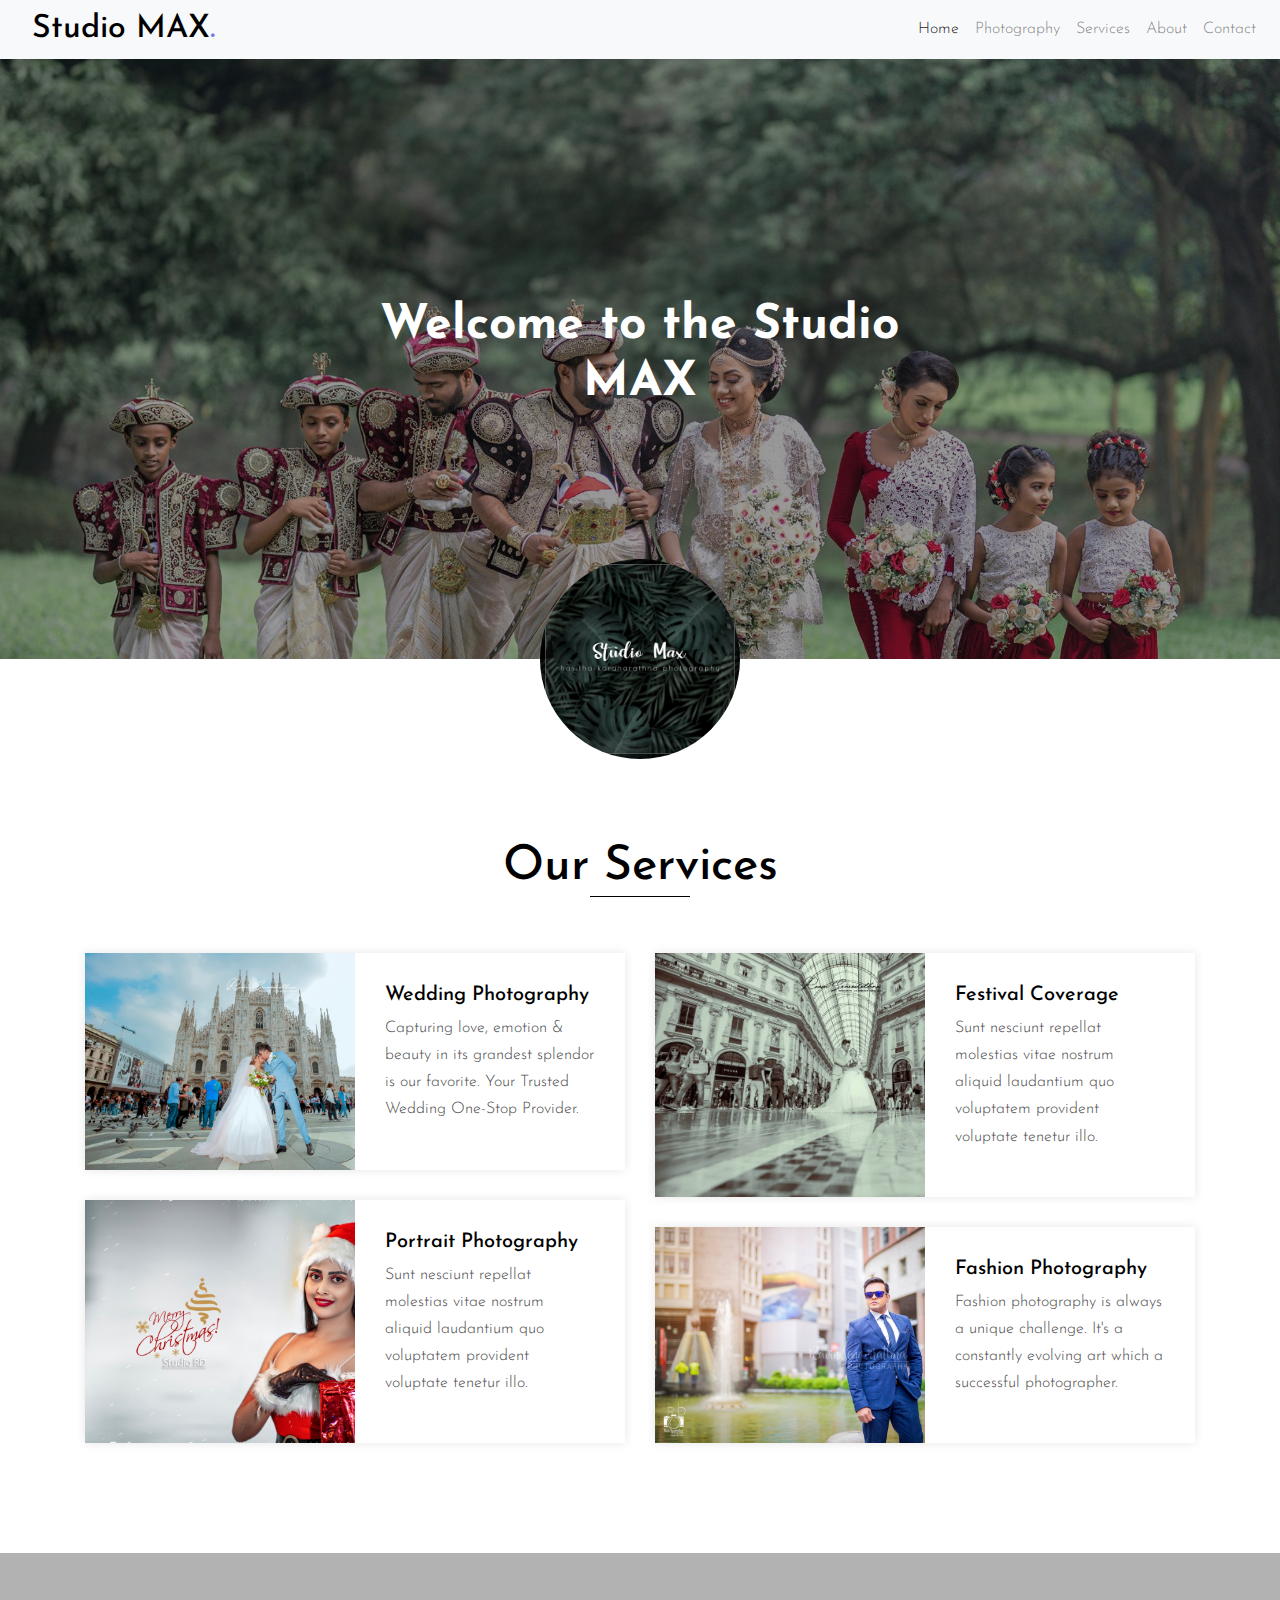
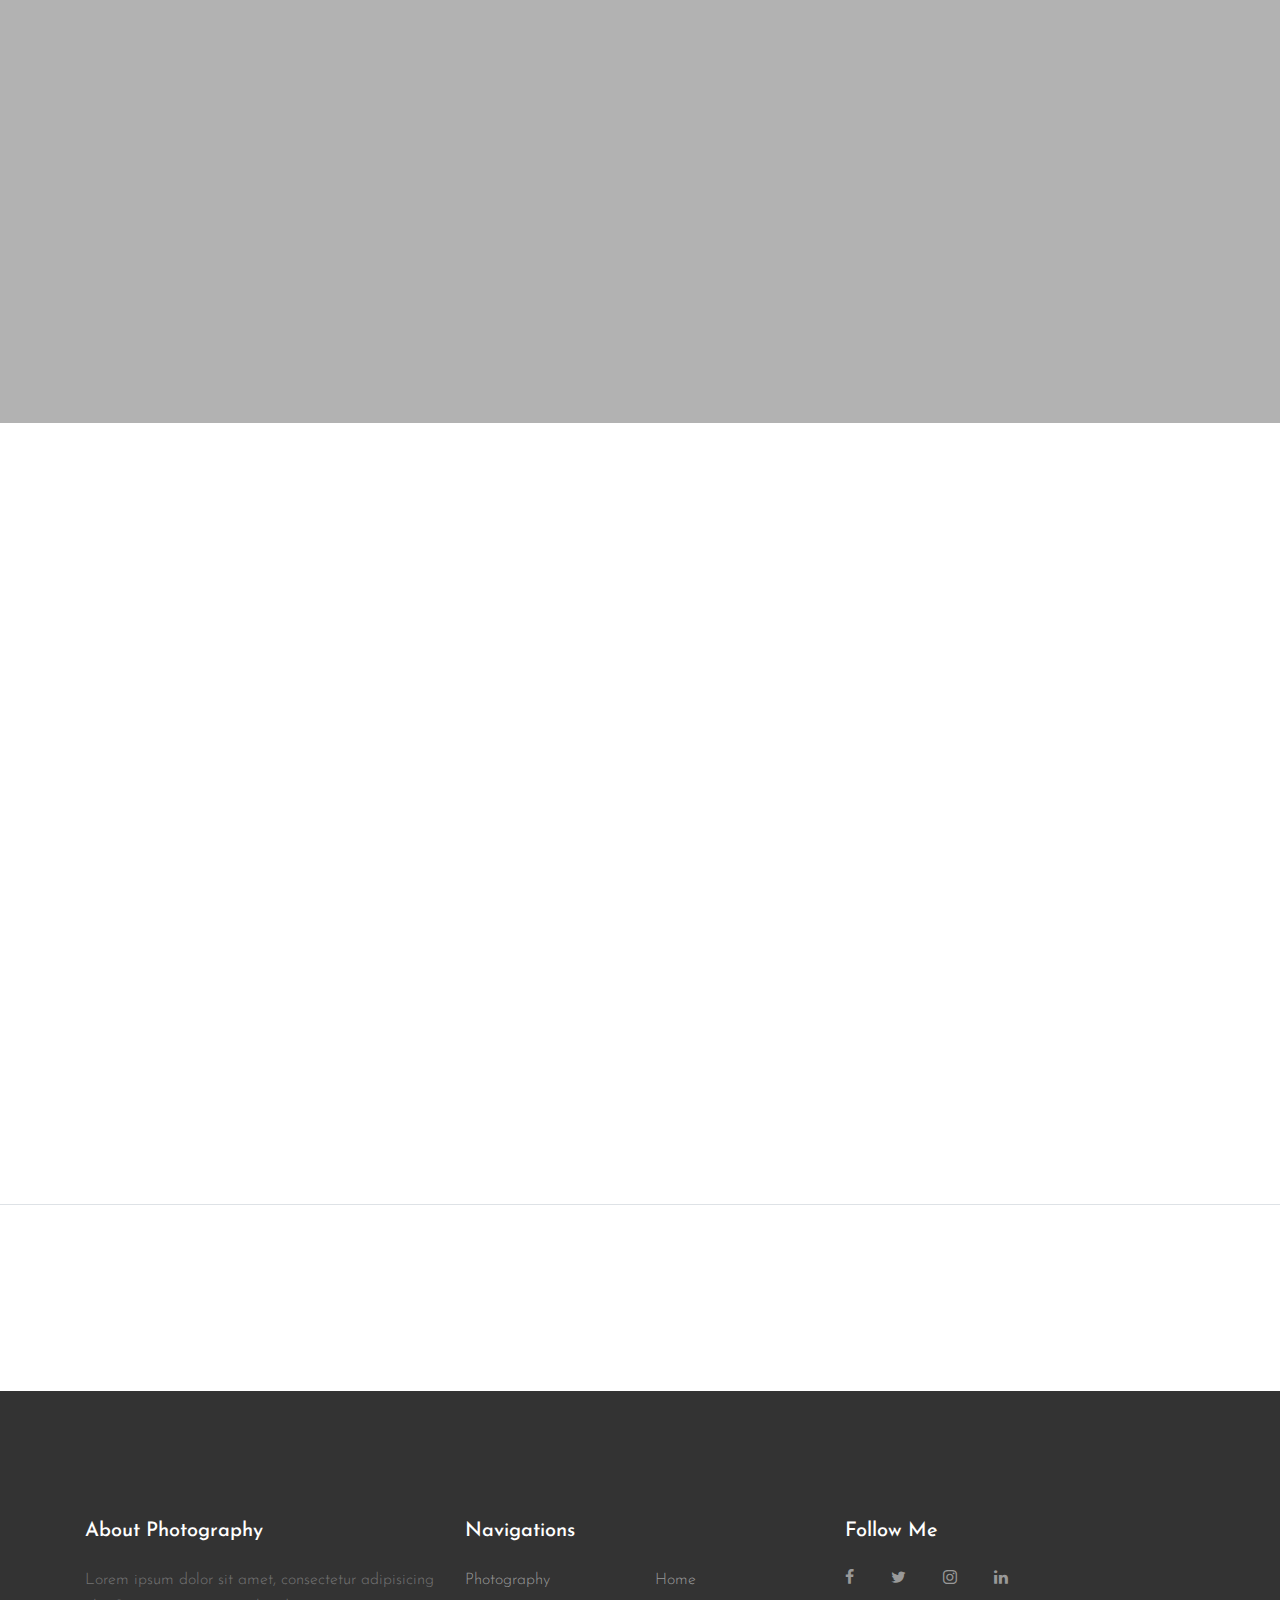
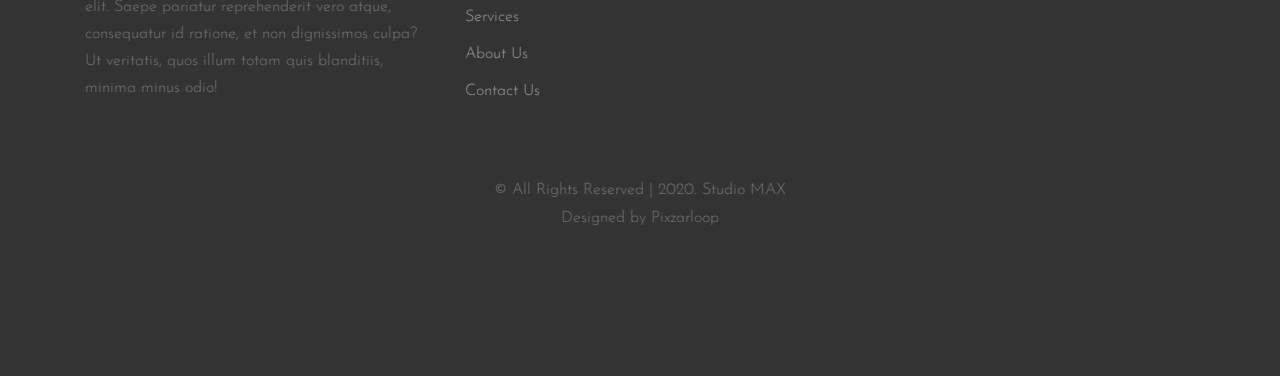
==== commit 36198ad9: "Further Devs" ====
--- a/index.html
+++ b/index.html
@@ -4,8 +4,10 @@
     <title>Studio MAX &mdash; Home</title>
     <meta charset="utf-8">
     <meta name="viewport" content="width=device-width, initial-scale=1, shrink-to-fit=no">
-
-    <link rel="icon" type="img/png" href="/images/Favicon/fav.jpg" sizes="16x16">
+    <meta name="description" content="A photography website">
+    <meta name="author" content="Chanuga">
+
+    <link rel="icon" type="img/png" href="./images/Favicon/fav.jpg" sizes="192x192">
 
     <link href="https://fonts.googleapis.com/css?family=Josefin+Sans:300i,400,700" rel="stylesheet">
     <link rel="stylesheet" href="fonts/icomoon/style.css">
@@ -27,6 +29,20 @@
     <link rel="stylesheet" href="css/aos.css">
 
     <link rel="stylesheet" href="css/style.css">
+
+    <script>
+      function bigImg(x) {
+        x.style.height = "auto";
+        x.style.width = "auto";
+        x.style.border= "5px solid black";
+      }
+      
+      function normalImg(x) {
+        x.style.height = "auto";
+        x.style.width = "auto";
+         x.style.border= "5px solid white";
+      }
+      </script>
     
   </head>
   <body>
@@ -44,13 +60,13 @@
     </div>
     
 
-    <header class="site-navbar py-3" role="banner">
+    <!-- <header class="site-navbar py-3 " role="banner">
       
       
 
 
-      <div class="container">
-        <div class="row align-items-center">
+      <div class="container ">
+        <div class="row align-items-center ">
           
           <div class="col-6 col-xl-2">
             <h1 class="mb-0"><a href="index.html" class="text-black h2 mb-0">Studio MAX<span class="text-primary">.</span></a></h1>
@@ -93,13 +109,45 @@
         </div>
       </div>
       
-    </header>
+    </header> -->
+
+    <nav class="navbar navbar-expand-lg navbar-light bg-light sticky-top">
+      <button class="navbar-toggler" type="button" data-toggle="collapse" data-target="#navbarTogglerDemo01" aria-controls="navbarTogglerDemo01" aria-expanded="false" aria-label="Toggle navigation">
+        <span class="navbar-toggler-icon"></span>
+      </button>
+      <div class="collapse navbar-collapse" id="navbarTogglerDemo01">
+        <a class="navbar-brand" href="#"><a href="index.html" class="text-black h2 mb-0">Studio MAX<span class="text-primary">.</span></a></a>
+        <ul class="navbar-nav mr-auto mt-2 mt-lg-0">
+        </ul>
+        <form class="form-inline my-2 my-lg-0"><ul class="navbar-nav mr-auto mt-2 mt-lg-0">
+          <li class="nav-item active">
+            <a class="nav-link" href="./index.html">Home</a>
+          </li>
+          <li class="nav-item">
+            <a class="nav-link" href="./single.html">Photography</a>
+          </li>
+          <li class="nav-item">
+            <a class="nav-link " href="./services.html">Services</a>
+          </li>
+          <li class="nav-item">
+            <a class="nav-link " href="./about.html">About</a>
+          </li>
+          <li class="nav-item">
+            <a class="nav-link " href="./contact.html">Contact</a>
+          </li>
+        </ul>
+        </form>
+      </div>
+    </nav>
+
+
+
 
     <div class="site-blocks-cover overlay inner-page-cover" style="background-image: url('images/hero_bg_3.jpg');" data-stellar-background-ratio="0.5">
       <div class="container">
         <div class="row align-items-center justify-content-center">
           <div class="col-md-7 text-center" data-aos="fade-up">
-            <!-- <h1>Welcome to the Studio MAX</h1> -->
+            <h1>Welcome to the Studio MAX</h1>
           </div>
         </div>
       </div>
@@ -112,20 +160,20 @@
     <div class="site-section" data-aos="fade">
       <div class="container">
         <div class="row mb-5">
-            <div class="col-12 ">
+            <div class="col-12">
               <h2 class="site-section-heading text-center">Our Services</h2>
             </div>
           </div>
         <div class="row">
           <div class="col-md-6">
-            <div class="site-block-half d-lg-flex">
-              <div class="image" style="background-image: url('images/img_1.jpg');"></div>
+            <div class="site-block-half d-lg-flex" onmouseover=bigImg(this) onmouseout=normalImg(this)>
+              <div class="image" style="background-image: url('images/img_1.jpg')"></div>
               <div class="text">
                 <h3>Wedding Photography</h3>
                 <p>Capturing love, emotion & beauty in its grandest splendor is our favorite. Your Trusted Wedding One-Stop Provider.</p>
               </div>
             </div>
-            <div class="site-block-half d-lg-flex">
+            <div class="site-block-half d-lg-flex" onmouseover=bigImg(this) onmouseout=normalImg(this)>
               <div class="image" style="background-image: url('images/img_3.jpg');"></div>
               <div class="text">
                 <h3>Portrait Photography</h3>
@@ -133,15 +181,15 @@
               </div>
             </div>
           </div>
-          <div class="col-md-6">
-            <div class="site-block-half d-lg-flex">
+          <div class="col-md-6" >
+            <div class="site-block-half d-lg-flex" onmouseover=bigImg(this) onmouseout=normalImg(this)>
               <div class="image" style="background-image: url('images/img_2.jpg');"></div>
               <div class="text">
                 <h3>Festival Coverage</h3>
                 <p>Sunt nesciunt repellat molestias vitae nostrum aliquid laudantium quo voluptatem provident voluptate tenetur illo.</p>
               </div>
             </div>
-            <div class="site-block-half d-lg-flex">
+            <div class="site-block-half d-lg-flex" onmouseover=bigImg(this) onmouseout=normalImg(this)>
               <div class="image" style="background-image: url('images/img_4.jpg');"></div>
               <div class="text">
                 <h3>Fashion Photography</h3>
@@ -291,17 +339,18 @@
               </div>
               <div class="col-md-6 col-lg-6">
                 <ul class="list-unstyled">
-                  <li><a href="#">Home</a></li>
+                  <!-- <li><a href="#">Home</a></li> -->
                   <li><a href="#photography">Photography</a></li>
                   <li><a href="services.html">Services</a></li>
-                  <li><a href="about.html">About Me</a></li>
+                  <li><a href="about.html">About Us</a></li>
+                  <li><a href="contact.html">Contact Us</a></li>
                 </ul>
               </div>
               <div class="col-md-6 col-lg-6">
                 <ul class="list-unstyled">
-                  <li><a href="contact.html">Contact Me</a></li>
-                  <li>Privacy Policy</a></li>
-                  <li>Terms</a></li>
+                  <li><a href="./index.html">Home</a></li>
+                  <!-- <li>Privacy Policy</a></li>
+                  <li>Terms</a></li> -->
                 </ul>
               </div>
             </div>
--- a/css/style.css
+++ b/css/style.css
@@ -1,4 +1,8 @@
 /* Base */
+*{
+  scroll-behavior: smooth;
+}
+
 body {
   line-height: 1.7;
   color: #4d4d4d;
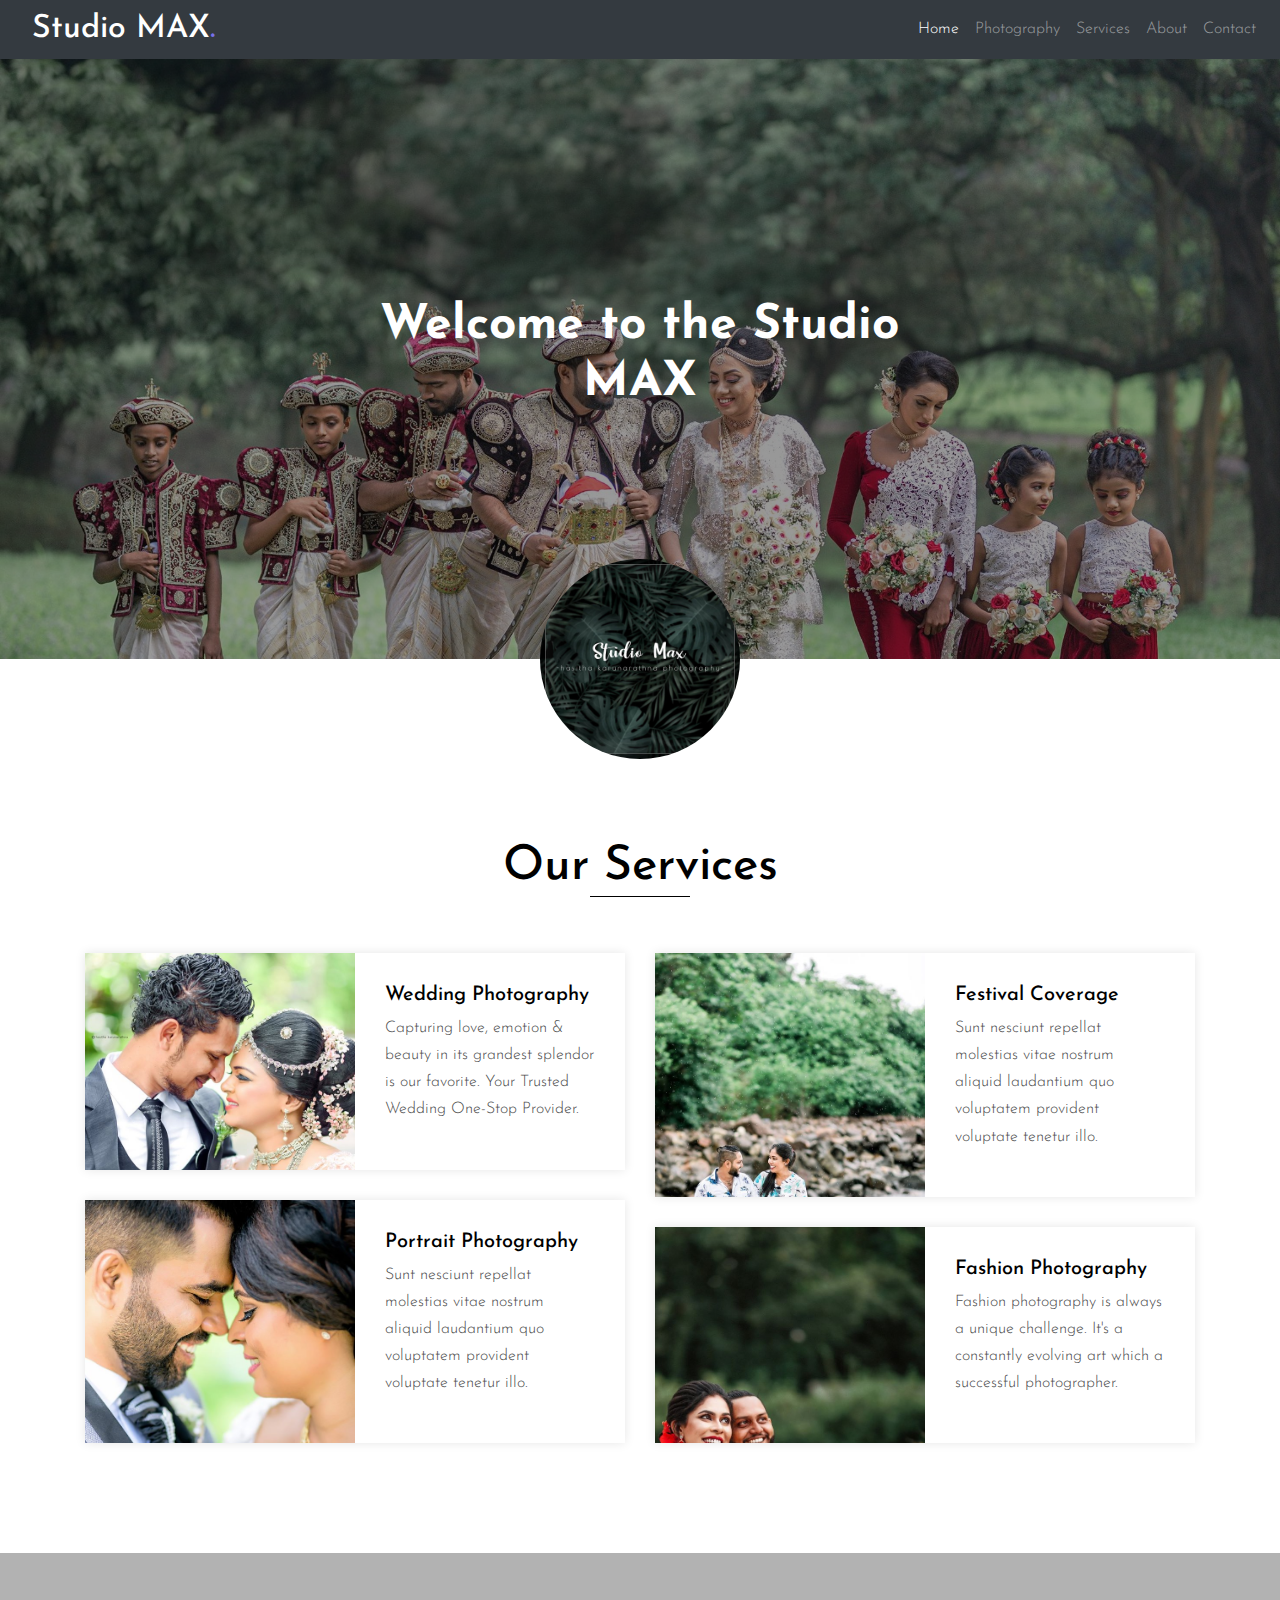
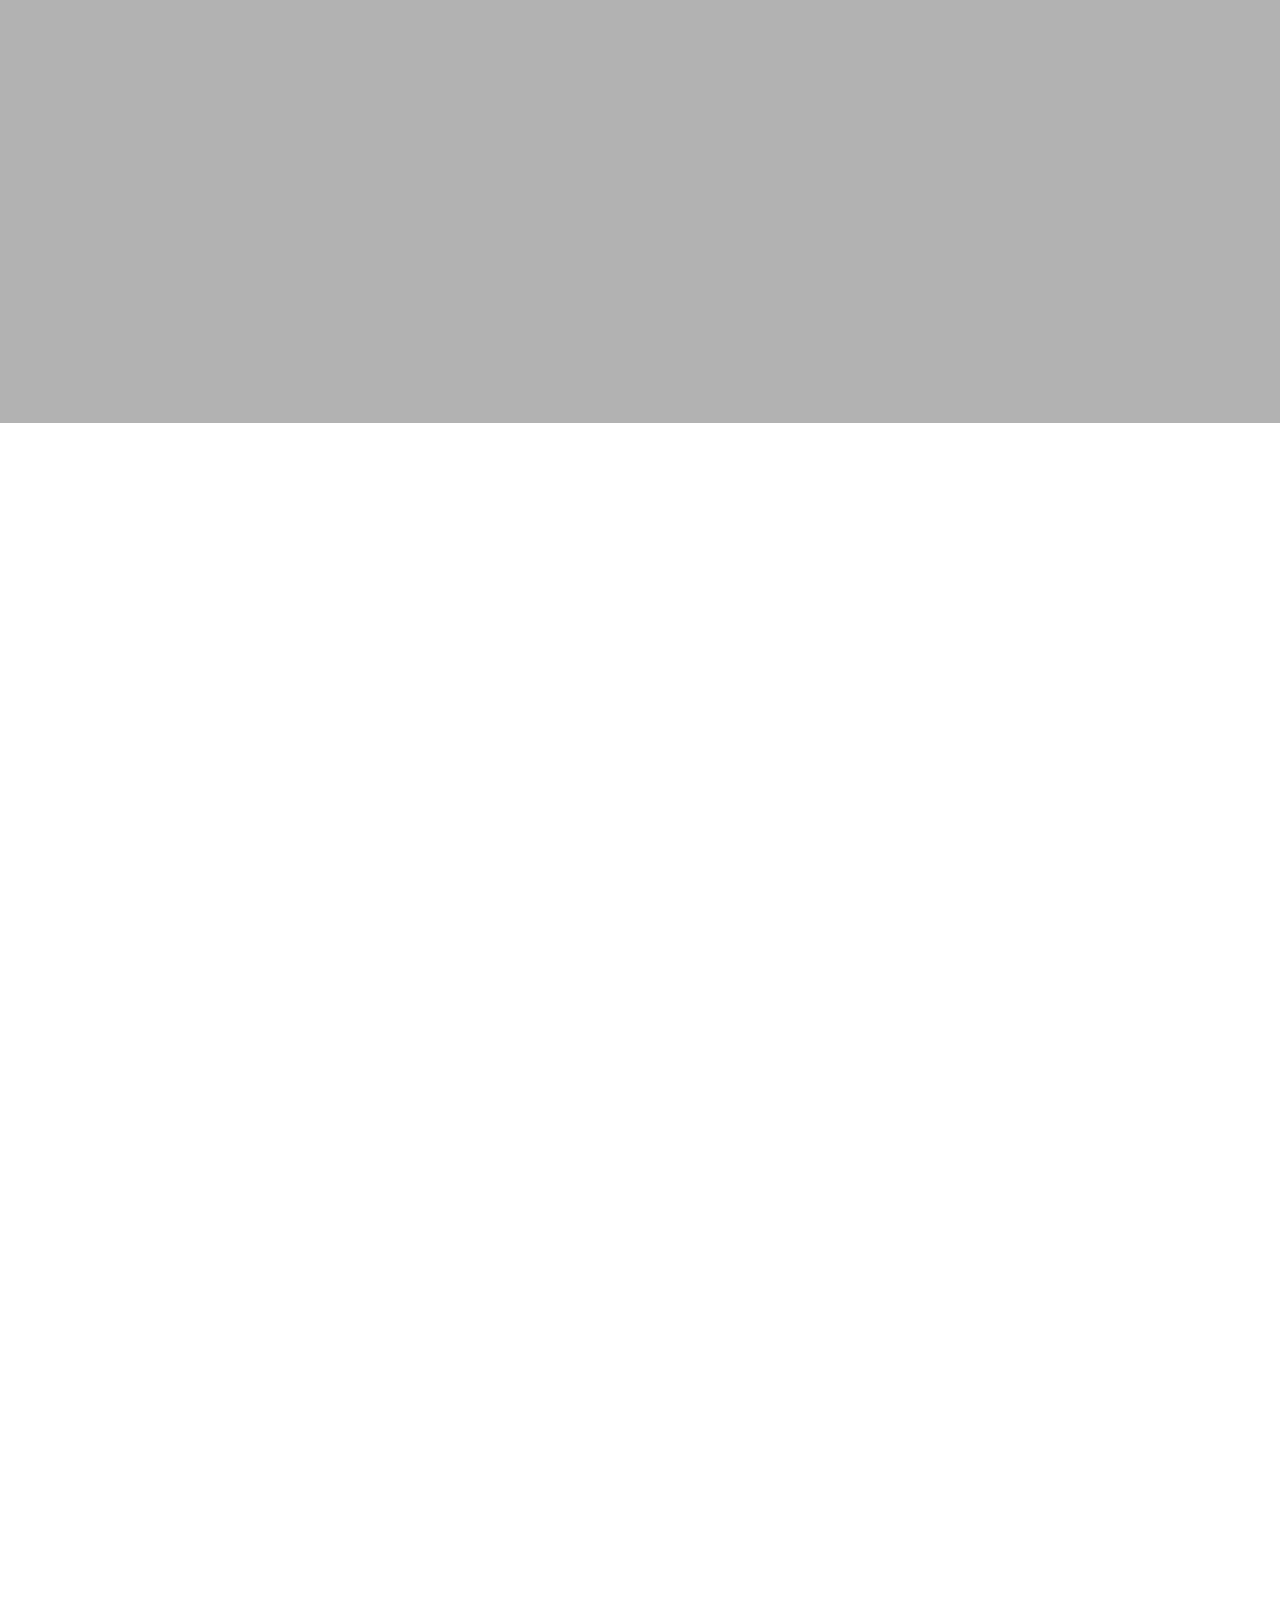
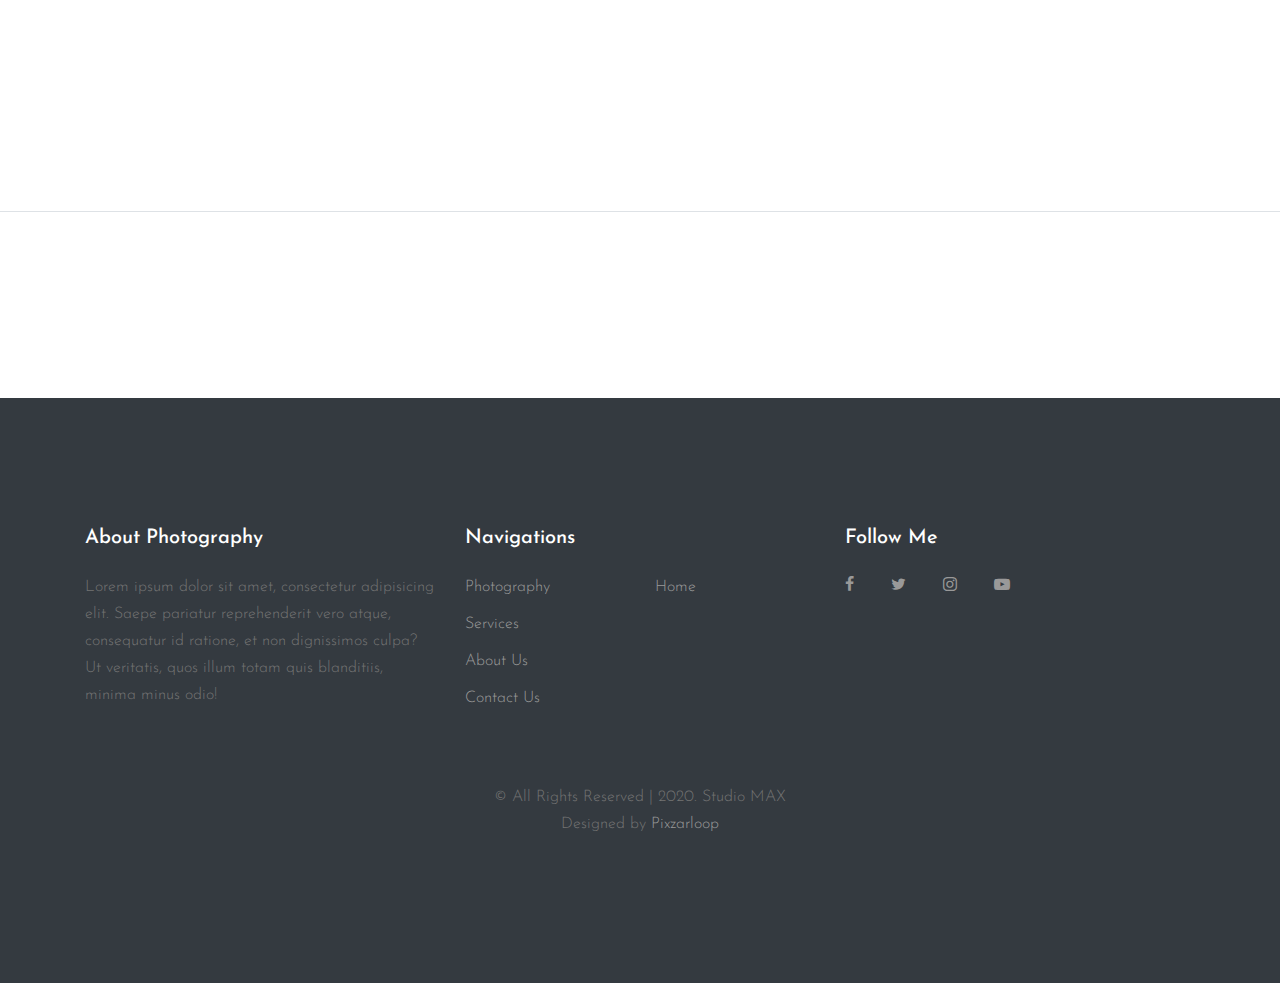
==== commit e4c2c28e: "Devs on 1/24" ====
--- a/index.html
+++ b/index.html
@@ -34,15 +34,15 @@
       function bigImg(x) {
         x.style.height = "auto";
         x.style.width = "auto";
-        x.style.border= "5px solid black";
+        x.style.border= "10px solid #343a40";
       }
       
       function normalImg(x) {
         x.style.height = "auto";
         x.style.width = "auto";
-         x.style.border= "5px solid white";
+         x.style.border= "0px solid white";
       }
-      </script>
+    </script>
     
   </head>
   <body>
@@ -111,12 +111,12 @@
       
     </header> -->
 
-    <nav class="navbar navbar-expand-lg navbar-light bg-light sticky-top">
+    <nav class="navbar navbar-expand-lg navbar-dark bg-dark sticky-top">
       <button class="navbar-toggler" type="button" data-toggle="collapse" data-target="#navbarTogglerDemo01" aria-controls="navbarTogglerDemo01" aria-expanded="false" aria-label="Toggle navigation">
         <span class="navbar-toggler-icon"></span>
       </button>
       <div class="collapse navbar-collapse" id="navbarTogglerDemo01">
-        <a class="navbar-brand" href="#"><a href="index.html" class="text-black h2 mb-0">Studio MAX<span class="text-primary">.</span></a></a>
+        <a class="navbar-brand" href="#"><a href="index.html" class="text-white h2 mb-0">Studio MAX<span class="text-primary">.</span></a></a>
         <ul class="navbar-nav mr-auto mt-2 mt-lg-0">
         </ul>
         <form class="form-inline my-2 my-lg-0"><ul class="navbar-nav mr-auto mt-2 mt-lg-0">
@@ -236,58 +236,58 @@
         </div>
 
         <div class="row">
-          <div class="col-md-6 col-lg-4" data-aos="fade-up" data-aos-delay="100">
+          <div class="col-md-6 col-lg-4" data-aos="fade-up" data-aos-delay="100" >
             <a class="image-gradient" href="single.html">
               <figure>
                 <img src="images/img_1.jpg" alt="" class="img-fluid">
               </figure>
               <div class="text">
+                <h3>Lewis <br/> Weds <br/> Kalpani</h3>
+                <span>5 photos / Wedding</span>
+              </div>
+            </a>
+          </div>
+          <div class="col-md-6 col-lg-4" data-aos="fade-up" data-aos-delay="200">
+            <a class="image-gradient" href="single.html">
+              <figure>
+                <img src="images/img_2.jpg" alt="" class="img-fluid">
+              </figure>
+              <div class="text">
+                <h3>Dineshika <br/> Loves <br/> Rukshan </h3>
+                <span>5 photos / Pre-Shoot</span>
+              </div>
+            </a>
+          </div>
+          <div class="col-md-6 col-lg-4" data-aos="fade-up" data-aos-delay="300">
+            <a class="image-gradient" href="single.html">
+              <figure>
+                <img src="images/img_3.jpg" alt="" class="img-fluid">
+              </figure>
+              <div class="text">
+                <h3>Samalka <br/> Weds <br/> Chathumal </h3>
+                <span>5 photos / Wedding</span>
+              </div>
+            </a>
+          </div>
+          <div class="col-md-6 col-lg-4" data-aos="fade-up" data-aos-delay="400">
+            <a class="image-gradient" href="single.html">
+              <figure>
+                <img src="images/img_4.jpg" alt="" class="img-fluid">
+              </figure>
+              <div class="text">
+                <h3>Rukshan <br/> Weds <br/> Dineshika</h3>
+                <span>5 photos / Home Comming</span>
+              </div>
+            </a>
+          </div>
+          <div class="col-md-6 col-lg-4" data-aos="fade-up" data-aos-delay="500">
+            <a class="image-gradient" href="single.html">
+              <figure>
+                <img src="images/img_5.jpg" alt="" class="img-fluid">
+              </figure>
+              <div class="text">
                 <h3>Sayuri Devapriya <br/> Weds <br/> Sanduna Denawaka</h3>
-                <span>5 photos / Wedding</span>
-              </div>
-            </a>
-          </div>
-          <div class="col-md-6 col-lg-4" data-aos="fade-up" data-aos-delay="200">
-            <a class="image-gradient" href="single.html">
-              <figure>
-                <img src="images/img_2.jpg" alt="" class="img-fluid">
-              </figure>
-              <div class="text">
-                <h3>Sayuri Devapriya <br/> Weds <br/> Sanduna Denawaka</h3>
-                <span>5 photos / Wedding</span>
-              </div>
-            </a>
-          </div>
-          <div class="col-md-6 col-lg-4" data-aos="fade-up" data-aos-delay="300">
-            <a class="image-gradient" href="single.html">
-              <figure>
-                <img src="images/img_3.jpg" alt="" class="img-fluid">
-              </figure>
-              <div class="text">
-                <h3>Sayuri Devapriya <br/> Weds <br/> Sanduna Denawaka</h3>
-                <span>5 photos / Wedding</span>
-              </div>
-            </a>
-          </div>
-          <div class="col-md-6 col-lg-4" data-aos="fade-up" data-aos-delay="400">
-            <a class="image-gradient" href="single.html">
-              <figure>
-                <img src="images/img_4.jpg" alt="" class="img-fluid">
-              </figure>
-              <div class="text">
-                <h3>Sayuri Devapriya <br/> Weds <br/> Sanduna Denawaka</h3>
-                <span>5 photos / Wedding</span>
-              </div>
-            </a>
-          </div>
-          <div class="col-md-6 col-lg-4" data-aos="fade-up" data-aos-delay="500">
-            <a class="image-gradient" href="single.html">
-              <figure>
-                <img src="images/img_5.jpg" alt="" class="img-fluid">
-              </figure>
-              <div class="text">
-                <h3>Sayuri Devapriya <br/> Weds <br/> Sanduna Denawaka</h3>
-                <span>5 photos / Wedding</span>
+                <span>5 photos / Home Comming</span>
               </div>
             </a>
           </div>
@@ -362,10 +362,10 @@
             <h3 class="footer-heading mb-4">Follow Me</h3>
 
                 <div>
-                  <a href="#" class="pl-0 pr-3"><span class="icon-facebook"></span></a>
-                  <a href="#" class="pl-3 pr-3"><span class="icon-twitter"></span></a>
-                  <a href="#" class="pl-3 pr-3"><span class="icon-instagram"></span></a>
-                  <a href="#" class="pl-3 pr-3"><span class="icon-linkedin"></span></a>
+                  <a href="https://www.facebook.com/Hasitha-Karunarathna-Photography-Studio-MAX-104228707768933/?eid=ARCzLToEovT_p8q94sUw3NCmyfjH7tT0lBN-Gz6JrdtpxfProspeSuAf6X4Pzp32X0o0q2mQgUMeLu8a&timeline_context_item_type=intro_card_work&timeline_context_item_source=100002358854250&fref=tag" target="blank" class="pl-0 pr-3"><span class="icon-facebook"></span></a>
+                  <a href="https://twitter.com/" target="blank" class="pl-3 pr-3"><span class="icon-twitter"></span></a>
+                  <a href="https://www.instagram.com/" target="blank" class="pl-3 pr-3"><span class="icon-instagram"></span></a>
+                  <a href="https://www.youtube.com/watch?v=89WImqfe3ss" target="blank" class="pl-3 pr-3"><span class="icon-youtube-play"></span></a>
                 </div>
 
             
@@ -376,7 +376,7 @@
         <div class="row pt-1 mt-1 text-center">
           <div class="col-md-12">
             <p>
-            © All Rights Reserved | 2020. Studio MAX <br> Designed by Pixzarloop
+            © All Rights Reserved | 2020. Studio MAX <br> Designed by <a href="https://www.facebook.com/pixzarloop/" target="blank">Pixzarloop</a>
             </p>
           </div>
         </div>
--- a/css/style.css
+++ b/css/style.css
@@ -124,7 +124,7 @@
 
 .site-footer {
   padding: 4em 0;
-  background: #333333; }
+  background: #343a40; }
   @media (min-width: 768px) {
     .site-footer {
       padding: 8em 0; } }
